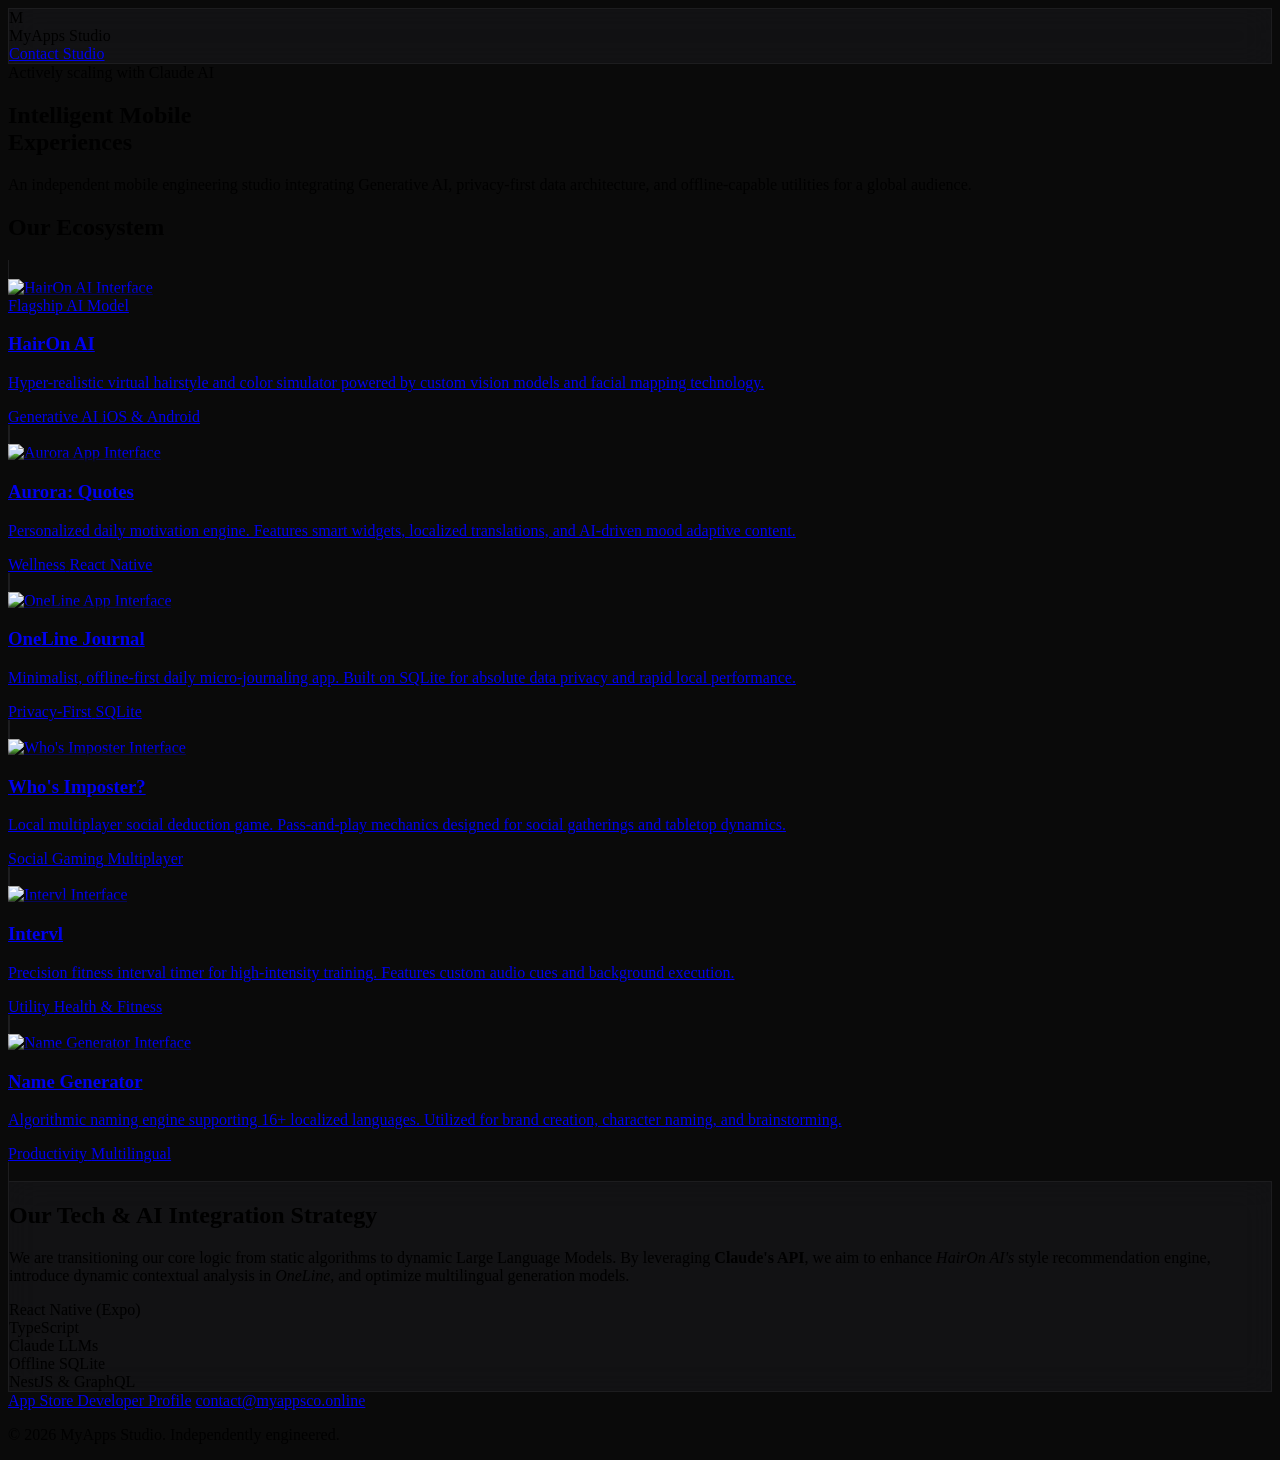
==== index.html @ 2301a552 "Create index.html" ====
<!DOCTYPE html>
<html lang="en" class="dark scroll-smooth">
<head>
    <meta charset="UTF-8">
    <meta name="viewport" content="width=device-width, initial-scale=1.0">
    <title>MyApps Studio | AI-Powered Mobile Ecosystem</title>
    <script src="https://cdn.tailwindcss.com"></script>
    <script>
        tailwind.config = {
            darkMode: 'class',
            theme: {
                extend: {
                    colors: {
                        studio: { 500: '#3b82f6', 600: '#2563eb' },
                        dark: '#0a0a0a'
                    }
                }
            }
        }
    </script>
    <style>
        body { background-color: #0a0a0a; }
        .glass-panel {
            background: rgba(24, 24, 27, 0.6);
            backdrop-filter: blur(16px);
            border: 1px solid rgba(255, 255, 255, 0.05);
        }
        .image-mask {
            mask-image: linear-gradient(to bottom, rgba(0,0,0,1) 60%, rgba(0,0,0,0) 100%);
            -webkit-mask-image: linear-gradient(to bottom, rgba(0,0,0,1) 60%, rgba(0,0,0,0) 100%);
        }
    </style>
</head>
<body class="text-slate-200 font-sans antialiased selection:bg-studio-500 selection:text-white">

    <!-- Navigation -->
    <header class="fixed top-0 w-full z-50 glass-panel border-b border-white/5">
        <div class="max-w-7xl mx-auto px-6 py-4 flex justify-between items-center">
            <div class="flex items-center gap-3">
                <div class="w-8 h-8 rounded-lg bg-white text-black flex items-center justify-center font-black text-xl">M</div>
                <span class="text-lg font-bold tracking-tight text-white">MyApps Studio</span>
            </div>
            <a href="mailto:contact@myappsco.online" class="text-xs font-semibold px-5 py-2 rounded-full bg-white text-black hover:bg-slate-200 transition">
                Contact Studio
            </a>
        </div>
    </header>

    <!-- Hero Section -->
    <section class="relative pt-32 pb-20 px-6 overflow-hidden">
        <div class="absolute inset-0 bg-[radial-gradient(ellipse_at_top,_var(--tw-gradient-stops))] from-studio-600/20 via-dark to-dark -z-10"></div>
        <div class="max-w-4xl mx-auto text-center space-y-8">
            <div class="inline-flex items-center gap-2 px-3 py-1 rounded-full border border-white/10 bg-white/5 text-xs font-medium text-slate-300">
                <span class="w-2 h-2 rounded-full bg-green-500 animate-pulse"></span>
                Actively scaling with Claude AI
            </div>
            <h1 class="text-5xl md:text-7xl font-extrabold text-white tracking-tight leading-tight">
                Intelligent Mobile <br>
                <span class="text-transparent bg-clip-text bg-gradient-to-r from-studio-500 to-purple-500">Experiences</span>
            </h1>
            <p class="text-lg text-slate-400 max-w-2xl mx-auto leading-relaxed">
                An independent mobile engineering studio integrating Generative AI, privacy-first data architecture, and offline-capable utilities for a global audience.
            </p>
        </div>
    </section>

    <!-- Products Grid (Görsel Odaklı Yapı) -->
    <section class="max-w-7xl mx-auto px-6 py-12">
        <h2 class="text-2xl font-bold text-white mb-10 flex items-center gap-4">
            Our Ecosystem
            <span class="h-px bg-white/10 flex-1"></span>
        </h2>

        <div class="grid md:grid-cols-2 lg:grid-cols-3 gap-6">
            
            <!-- APP 1: HairOn AI -->
            <a href="https://apps.apple.com/us/app/hairon-ai-hairstyle-try-on/id6502830882" target="_blank" class="group block glass-panel rounded-3xl overflow-hidden hover:border-studio-500/50 transition duration-300">
                <div class="relative h-56 overflow-hidden bg-slate-900">
                    <!-- APP STORE RESMİNİ BURAYA YAPIŞTIR: src="..." -->
                    <img src="https://images.unsplash.com/photo-1560066984-138dadb4c035?auto=format&fit=crop&w=800&q=80" alt="HairOn AI Interface" class="w-full h-full object-cover image-mask group-hover:scale-105 transition duration-500">
                    <div class="absolute top-4 left-4 px-3 py-1 bg-purple-500/20 backdrop-blur-md border border-purple-500/30 rounded-full text-[10px] font-bold text-purple-300 uppercase tracking-wide">
                        Flagship AI Model
                    </div>
                </div>
                <div class="p-6 pt-2">
                    <h3 class="text-xl font-bold text-white mb-2">HairOn AI</h3>
                    <p class="text-sm text-slate-400 leading-relaxed mb-4">
                        Hyper-realistic virtual hairstyle and color simulator powered by custom vision models and facial mapping technology.
                    </p>
                    <div class="flex gap-2">
                        <span class="text-xs px-2 py-1 bg-white/5 rounded-md text-slate-300">Generative AI</span>
                        <span class="text-xs px-2 py-1 bg-white/5 rounded-md text-slate-300">iOS & Android</span>
                    </div>
                </div>
            </a>

            <!-- APP 2: Aurora -->
            <a href="https://apps.apple.com/us/app/aurora-quotes-affirmations/id6478839088" target="_blank" class="group block glass-panel rounded-3xl overflow-hidden hover:border-orange-500/50 transition duration-300">
                <div class="relative h-56 overflow-hidden bg-slate-900">
                    <!-- APP STORE RESMİNİ BURAYA YAPIŞTIR: src="..." -->
                    <img src="https://images.unsplash.com/photo-1499209974431-9dddcece7f88?auto=format&fit=crop&w=800&q=80" alt="Aurora App Interface" class="w-full h-full object-cover image-mask group-hover:scale-105 transition duration-500">
                </div>
                <div class="p-6 pt-2">
                    <h3 class="text-xl font-bold text-white mb-2">Aurora: Quotes</h3>
                    <p class="text-sm text-slate-400 leading-relaxed mb-4">
                        Personalized daily motivation engine. Features smart widgets, localized translations, and AI-driven mood adaptive content.
                    </p>
                    <div class="flex gap-2">
                        <span class="text-xs px-2 py-1 bg-white/5 rounded-md text-slate-300">Wellness</span>
                        <span class="text-xs px-2 py-1 bg-white/5 rounded-md text-slate-300">React Native</span>
                    </div>
                </div>
            </a>

            <!-- APP 3: OneLine -->
            <a href="#" class="group block glass-panel rounded-3xl overflow-hidden hover:border-emerald-500/50 transition duration-300">
                <div class="relative h-56 overflow-hidden bg-slate-900">
                    <!-- APP STORE RESMİNİ BURAYA YAPIŞTIR: src="..." -->
                    <img src="https://images.unsplash.com/photo-1517842645767-c639042777db?auto=format&fit=crop&w=800&q=80" alt="OneLine App Interface" class="w-full h-full object-cover image-mask group-hover:scale-105 transition duration-500">
                </div>
                <div class="p-6 pt-2">
                    <h3 class="text-xl font-bold text-white mb-2">OneLine Journal</h3>
                    <p class="text-sm text-slate-400 leading-relaxed mb-4">
                        Minimalist, offline-first daily micro-journaling app. Built on SQLite for absolute data privacy and rapid local performance.
                    </p>
                    <div class="flex gap-2">
                        <span class="text-xs px-2 py-1 bg-white/5 rounded-md text-slate-300">Privacy-First</span>
                        <span class="text-xs px-2 py-1 bg-white/5 rounded-md text-slate-300">SQLite</span>
                    </div>
                </div>
            </a>

            <!-- APP 4: Who's Imposter -->
            <a href="https://apps.apple.com/us/app/whos-imposter-party-games/id6466736412" target="_blank" class="group block glass-panel rounded-3xl overflow-hidden hover:border-red-500/50 transition duration-300">
                <div class="relative h-56 overflow-hidden bg-slate-900">
                    <!-- APP STORE RESMİNİ BURAYA YAPIŞTIR: src="..." -->
                    <img src="https://images.unsplash.com/photo-1543807535-eceef0bc6599?auto=format&fit=crop&w=800&q=80" alt="Who's Imposter Interface" class="w-full h-full object-cover image-mask group-hover:scale-105 transition duration-500">
                </div>
                <div class="p-6 pt-2">
                    <h3 class="text-xl font-bold text-white mb-2">Who's Imposter?</h3>
                    <p class="text-sm text-slate-400 leading-relaxed mb-4">
                        Local multiplayer social deduction game. Pass-and-play mechanics designed for social gatherings and tabletop dynamics.
                    </p>
                    <div class="flex gap-2">
                        <span class="text-xs px-2 py-1 bg-white/5 rounded-md text-slate-300">Social Gaming</span>
                        <span class="text-xs px-2 py-1 bg-white/5 rounded-md text-slate-300">Multiplayer</span>
                    </div>
                </div>
            </a>

            <!-- APP 5: Intervl -->
            <a href="#" class="group block glass-panel rounded-3xl overflow-hidden hover:border-blue-500/50 transition duration-300">
                <div class="relative h-56 overflow-hidden bg-slate-900">
                    <!-- APP STORE RESMİNİ BURAYA YAPIŞTIR: src="..." -->
                    <img src="https://images.unsplash.com/photo-1517836357463-d25dfeac3438?auto=format&fit=crop&w=800&q=80" alt="Intervl Interface" class="w-full h-full object-cover image-mask group-hover:scale-105 transition duration-500">
                </div>
                <div class="p-6 pt-2">
                    <h3 class="text-xl font-bold text-white mb-2">Intervl</h3>
                    <p class="text-sm text-slate-400 leading-relaxed mb-4">
                        Precision fitness interval timer for high-intensity training. Features custom audio cues and background execution.
                    </p>
                    <div class="flex gap-2">
                        <span class="text-xs px-2 py-1 bg-white/5 rounded-md text-slate-300">Utility</span>
                        <span class="text-xs px-2 py-1 bg-white/5 rounded-md text-slate-300">Health & Fitness</span>
                    </div>
                </div>
            </a>

            <!-- APP 6: Name Generator -->
            <a href="#" class="group block glass-panel rounded-3xl overflow-hidden hover:border-yellow-500/50 transition duration-300">
                <div class="relative h-56 overflow-hidden bg-slate-900">
                    <!-- APP STORE RESMİNİ BURAYA YAPIŞTIR: src="..." -->
                    <img src="https://images.unsplash.com/photo-1516222338250-863216ce01ea?auto=format&fit=crop&w=800&q=80" alt="Name Generator Interface" class="w-full h-full object-cover image-mask group-hover:scale-105 transition duration-500">
                </div>
                <div class="p-6 pt-2">
                    <h3 class="text-xl font-bold text-white mb-2">Name Generator</h3>
                    <p class="text-sm text-slate-400 leading-relaxed mb-4">
                        Algorithmic naming engine supporting 16+ localized languages. Utilized for brand creation, character naming, and brainstorming.
                    </p>
                    <div class="flex gap-2">
                        <span class="text-xs px-2 py-1 bg-white/5 rounded-md text-slate-300">Productivity</span>
                        <span class="text-xs px-2 py-1 bg-white/5 rounded-md text-slate-300">Multilingual</span>
                    </div>
                </div>
            </a>

        </div>
    </section>

    <!-- Engineering & AI Section (Anthropic Başvurusu İçin Kritik Odak) -->
    <section class="max-w-7xl mx-auto px-6 py-16">
        <div class="glass-panel rounded-3xl p-8 md:p-12 text-center relative overflow-hidden">
            <div class="absolute inset-0 bg-gradient-to-t from-studio-900/20 to-transparent"></div>
            <h2 class="text-3xl font-extrabold text-white mb-6">Our Tech & AI Integration Strategy</h2>
            <p class="text-slate-400 max-w-3xl mx-auto mb-10 leading-relaxed">
                We are transitioning our core logic from static algorithms to dynamic Large Language Models. By leveraging <strong>Claude's API</strong>, we aim to enhance <em>HairOn AI's</em> style recommendation engine, introduce dynamic contextual analysis in <em>OneLine</em>, and optimize multilingual generation models.
            </p>
            
            <div class="flex flex-wrap justify-center gap-4 text-sm font-medium">
                <div class="px-5 py-2.5 rounded-xl bg-white/5 border border-white/10 text-white">React Native (Expo)</div>
                <div class="px-5 py-2.5 rounded-xl bg-white/5 border border-white/10 text-white">TypeScript</div>
                <div class="px-5 py-2.5 rounded-xl bg-studio-500/20 border border-studio-500/30 text-studio-300">Claude LLMs</div>
                <div class="px-5 py-2.5 rounded-xl bg-white/5 border border-white/10 text-white">Offline SQLite</div>
                <div class="px-5 py-2.5 rounded-xl bg-white/5 border border-white/10 text-white">NestJS & GraphQL</div>
            </div>
        </div>
    </section>

    <!-- Footer -->
    <footer class="border-t border-white/10 mt-12 py-8 text-center text-sm text-slate-500">
        <div class="flex justify-center gap-6 mb-4">
            <a href="https://apps.apple.com/us/developer/muratcan-yusufoglu/id1682346986" target="_blank" class="hover:text-white transition">App Store Developer Profile</a>
            <a href="mailto:contact@myappsco.online" class="hover:text-white transition">contact@myappsco.online</a>
        </div>
        <p>© 2026 MyApps Studio. Independently engineered.</p>
    </footer>

</body>
</html>
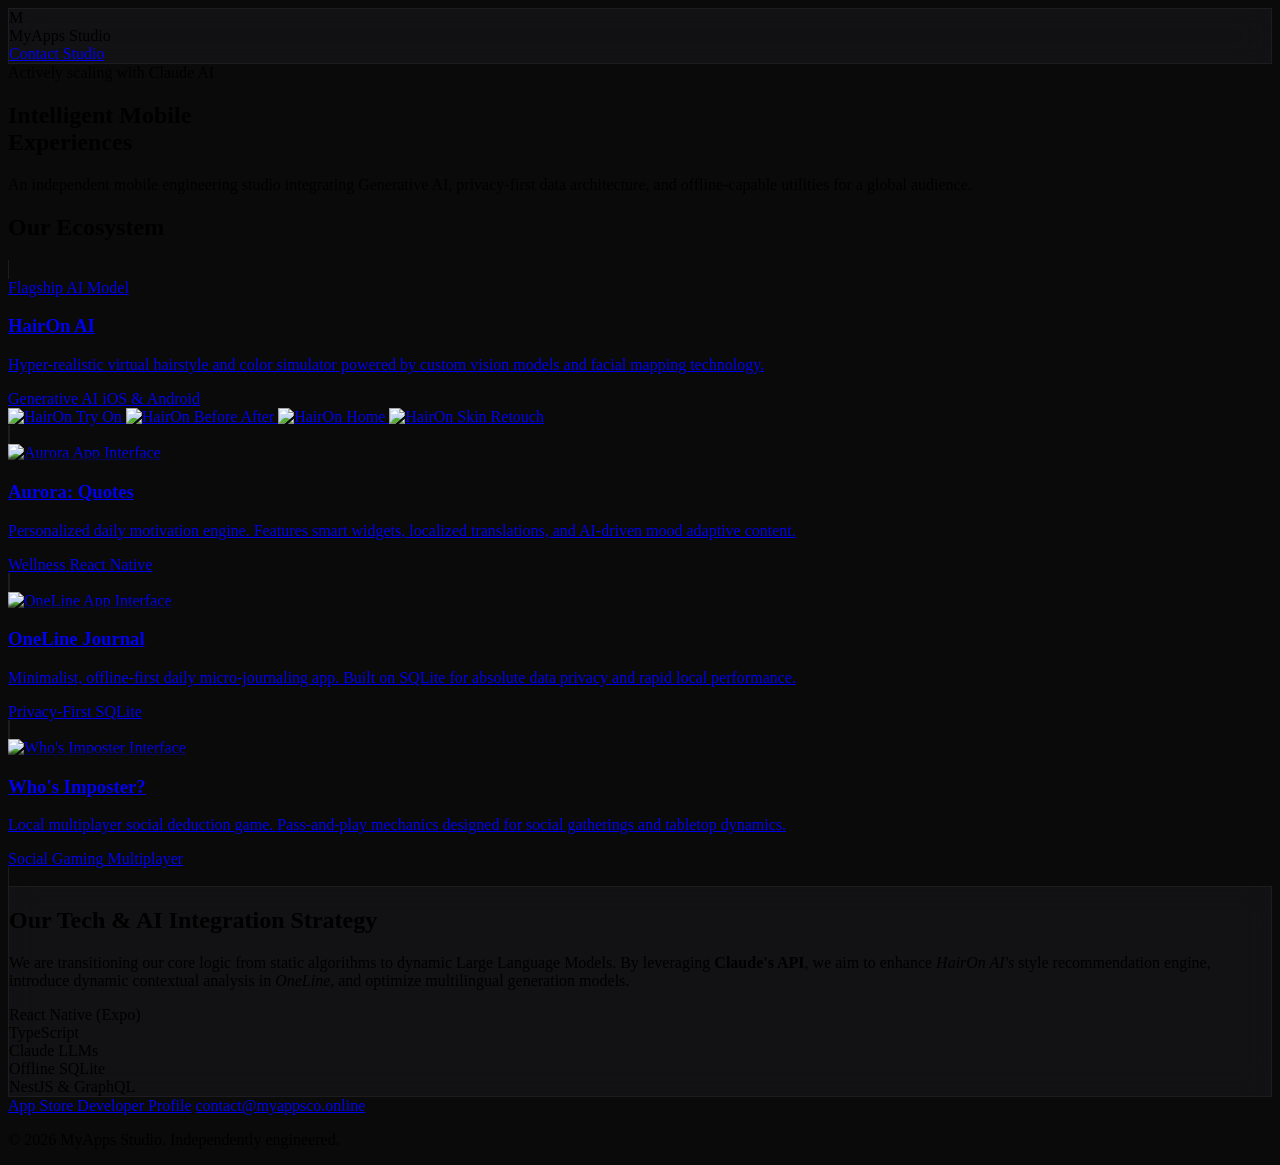
==== commit 7169a95e: "Update index.html" ====
--- a/index.html
+++ b/index.html
@@ -29,6 +29,8 @@
             mask-image: linear-gradient(to bottom, rgba(0,0,0,1) 60%, rgba(0,0,0,0) 100%);
             -webkit-mask-image: linear-gradient(to bottom, rgba(0,0,0,1) 60%, rgba(0,0,0,0) 100%);
         }
+        .hide-scrollbar::-webkit-scrollbar { display: none; }
+        .hide-scrollbar { -ms-overflow-style: none; scrollbar-width: none; }
     </style>
 </head>
 <body class="text-slate-200 font-sans antialiased selection:bg-studio-500 selection:text-white">
@@ -64,7 +66,7 @@
         </div>
     </section>
 
-    <!-- Products Grid (Görsel Odaklı Yapı) -->
+    <!-- Products Grid -->
     <section class="max-w-7xl mx-auto px-6 py-12">
         <h2 class="text-2xl font-bold text-white mb-10 flex items-center gap-4">
             Our Ecosystem
@@ -73,23 +75,29 @@
 
         <div class="grid md:grid-cols-2 lg:grid-cols-3 gap-6">
             
-            <!-- APP 1: HairOn AI -->
-            <a href="https://apps.apple.com/us/app/hairon-ai-hairstyle-try-on/id6502830882" target="_blank" class="group block glass-panel rounded-3xl overflow-hidden hover:border-studio-500/50 transition duration-300">
-                <div class="relative h-56 overflow-hidden bg-slate-900">
-                    <!-- APP STORE RESMİNİ BURAYA YAPIŞTIR: src="..." -->
-                    <img src="https://images.unsplash.com/photo-1560066984-138dadb4c035?auto=format&fit=crop&w=800&q=80" alt="HairOn AI Interface" class="w-full h-full object-cover image-mask group-hover:scale-105 transition duration-500">
-                    <div class="absolute top-4 left-4 px-3 py-1 bg-purple-500/20 backdrop-blur-md border border-purple-500/30 rounded-full text-[10px] font-bold text-purple-300 uppercase tracking-wide">
-                        Flagship AI Model
+            <!-- APP 1: HairOn AI (Amiral Gemisi - Tam Genişlik) -->
+            <a href="https://apps.apple.com/us/app/hairon-ai-hairstyle-try-on/id6502830882" target="_blank" class="group block glass-panel rounded-3xl overflow-hidden hover:border-purple-500/50 transition duration-300 md:col-span-2 lg:col-span-3">
+                <div class="p-8 flex flex-col md:flex-row gap-8 items-center bg-gradient-to-br from-slate-900 to-slate-950">
+                    <div class="flex-1 space-y-4">
+                        <div class="inline-flex px-3 py-1 bg-purple-500/20 backdrop-blur-md border border-purple-500/30 rounded-full text-[10px] font-bold text-purple-300 uppercase tracking-wide mb-2">
+                            Flagship AI Model
+                        </div>
+                        <h3 class="text-3xl font-extrabold text-white mb-2">HairOn AI</h3>
+                        <p class="text-base text-slate-400 leading-relaxed max-w-md">
+                            Hyper-realistic virtual hairstyle and color simulator powered by custom vision models and facial mapping technology.
+                        </p>
+                        <div class="flex gap-2 pt-2">
+                            <span class="text-xs px-3 py-1.5 bg-white/5 border border-white/10 rounded-md text-slate-300">Generative AI</span>
+                            <span class="text-xs px-3 py-1.5 bg-white/5 border border-white/10 rounded-md text-slate-300">iOS & Android</span>
+                        </div>
                     </div>
-                </div>
-                <div class="p-6 pt-2">
-                    <h3 class="text-xl font-bold text-white mb-2">HairOn AI</h3>
-                    <p class="text-sm text-slate-400 leading-relaxed mb-4">
-                        Hyper-realistic virtual hairstyle and color simulator powered by custom vision models and facial mapping technology.
-                    </p>
-                    <div class="flex gap-2">
-                        <span class="text-xs px-2 py-1 bg-white/5 rounded-md text-slate-300">Generative AI</span>
-                        <span class="text-xs px-2 py-1 bg-white/5 rounded-md text-slate-300">iOS & Android</span>
+                    
+                    <!-- Dinamik Ekran Görüntüsü Galerisi -->
+                    <div class="flex-1 w-full flex gap-4 overflow-x-auto snap-x snap-mandatory hide-scrollbar py-4 md:py-0">
+                        <img src="https://is1-ssl.mzstatic.com/image/thumb/PurpleSource221/v4/9d/dc/e4/9ddce418-7e83-58ca-2717-c34f08b165bd/01-try-on-f.png/460x996bb.webp" alt="HairOn Try On" class="h-72 w-auto rounded-2xl object-contain snap-center border border-white/10 shadow-2xl shadow-purple-900/20 group-hover:-translate-y-1 transition duration-300">
+                        <img src="https://is1-ssl.mzstatic.com/image/thumb/PurpleSource211/v4/80/f0/90/80f090d8-0a4d-ea0e-81e5-38b7fe4e8a10/02-before-after-f.png/460x996bb.webp" alt="HairOn Before After" class="h-72 w-auto rounded-2xl object-contain snap-center border border-white/10 shadow-2xl shadow-purple-900/20 group-hover:-translate-y-1 transition duration-300 delay-75">
+                        <img src="https://is1-ssl.mzstatic.com/image/thumb/PurpleSource221/v4/ce/4d/d0/ce4dd032-5610-318e-3ec3-2dc979b9cae5/11-home-f.png/460x996bb.webp" alt="HairOn Home" class="h-72 w-auto rounded-2xl object-contain snap-center border border-white/10 shadow-2xl shadow-purple-900/20 group-hover:-translate-y-1 transition duration-300 delay-150">
+                        <img src="https://is1-ssl.mzstatic.com/image/thumb/PurpleSource221/v4/a1/b2/db/a1b2db02-70d2-a26a-7141-b7113497cf9c/09-skin-retouch-f.png/460x996bb.webp" alt="HairOn Skin Retouch" class="h-72 w-auto rounded-2xl object-contain snap-center border border-white/10 shadow-2xl shadow-purple-900/20 group-hover:-translate-y-1 transition duration-300 delay-200">
                     </div>
                 </div>
             </a>
@@ -97,7 +105,6 @@
             <!-- APP 2: Aurora -->
             <a href="https://apps.apple.com/us/app/aurora-quotes-affirmations/id6478839088" target="_blank" class="group block glass-panel rounded-3xl overflow-hidden hover:border-orange-500/50 transition duration-300">
                 <div class="relative h-56 overflow-hidden bg-slate-900">
-                    <!-- APP STORE RESMİNİ BURAYA YAPIŞTIR: src="..." -->
                     <img src="https://images.unsplash.com/photo-1499209974431-9dddcece7f88?auto=format&fit=crop&w=800&q=80" alt="Aurora App Interface" class="w-full h-full object-cover image-mask group-hover:scale-105 transition duration-500">
                 </div>
                 <div class="p-6 pt-2">
@@ -115,7 +122,6 @@
             <!-- APP 3: OneLine -->
             <a href="#" class="group block glass-panel rounded-3xl overflow-hidden hover:border-emerald-500/50 transition duration-300">
                 <div class="relative h-56 overflow-hidden bg-slate-900">
-                    <!-- APP STORE RESMİNİ BURAYA YAPIŞTIR: src="..." -->
                     <img src="https://images.unsplash.com/photo-1517842645767-c639042777db?auto=format&fit=crop&w=800&q=80" alt="OneLine App Interface" class="w-full h-full object-cover image-mask group-hover:scale-105 transition duration-500">
                 </div>
                 <div class="p-6 pt-2">
@@ -133,7 +139,6 @@
             <!-- APP 4: Who's Imposter -->
             <a href="https://apps.apple.com/us/app/whos-imposter-party-games/id6466736412" target="_blank" class="group block glass-panel rounded-3xl overflow-hidden hover:border-red-500/50 transition duration-300">
                 <div class="relative h-56 overflow-hidden bg-slate-900">
-                    <!-- APP STORE RESMİNİ BURAYA YAPIŞTIR: src="..." -->
                     <img src="https://images.unsplash.com/photo-1543807535-eceef0bc6599?auto=format&fit=crop&w=800&q=80" alt="Who's Imposter Interface" class="w-full h-full object-cover image-mask group-hover:scale-105 transition duration-500">
                 </div>
                 <div class="p-6 pt-2">
@@ -148,46 +153,10 @@
                 </div>
             </a>
 
-            <!-- APP 5: Intervl -->
-            <a href="#" class="group block glass-panel rounded-3xl overflow-hidden hover:border-blue-500/50 transition duration-300">
-                <div class="relative h-56 overflow-hidden bg-slate-900">
-                    <!-- APP STORE RESMİNİ BURAYA YAPIŞTIR: src="..." -->
-                    <img src="https://images.unsplash.com/photo-1517836357463-d25dfeac3438?auto=format&fit=crop&w=800&q=80" alt="Intervl Interface" class="w-full h-full object-cover image-mask group-hover:scale-105 transition duration-500">
-                </div>
-                <div class="p-6 pt-2">
-                    <h3 class="text-xl font-bold text-white mb-2">Intervl</h3>
-                    <p class="text-sm text-slate-400 leading-relaxed mb-4">
-                        Precision fitness interval timer for high-intensity training. Features custom audio cues and background execution.
-                    </p>
-                    <div class="flex gap-2">
-                        <span class="text-xs px-2 py-1 bg-white/5 rounded-md text-slate-300">Utility</span>
-                        <span class="text-xs px-2 py-1 bg-white/5 rounded-md text-slate-300">Health & Fitness</span>
-                    </div>
-                </div>
-            </a>
-
-            <!-- APP 6: Name Generator -->
-            <a href="#" class="group block glass-panel rounded-3xl overflow-hidden hover:border-yellow-500/50 transition duration-300">
-                <div class="relative h-56 overflow-hidden bg-slate-900">
-                    <!-- APP STORE RESMİNİ BURAYA YAPIŞTIR: src="..." -->
-                    <img src="https://images.unsplash.com/photo-1516222338250-863216ce01ea?auto=format&fit=crop&w=800&q=80" alt="Name Generator Interface" class="w-full h-full object-cover image-mask group-hover:scale-105 transition duration-500">
-                </div>
-                <div class="p-6 pt-2">
-                    <h3 class="text-xl font-bold text-white mb-2">Name Generator</h3>
-                    <p class="text-sm text-slate-400 leading-relaxed mb-4">
-                        Algorithmic naming engine supporting 16+ localized languages. Utilized for brand creation, character naming, and brainstorming.
-                    </p>
-                    <div class="flex gap-2">
-                        <span class="text-xs px-2 py-1 bg-white/5 rounded-md text-slate-300">Productivity</span>
-                        <span class="text-xs px-2 py-1 bg-white/5 rounded-md text-slate-300">Multilingual</span>
-                    </div>
-                </div>
-            </a>
-
         </div>
     </section>
 
-    <!-- Engineering & AI Section (Anthropic Başvurusu İçin Kritik Odak) -->
+    <!-- Engineering & AI Section -->
     <section class="max-w-7xl mx-auto px-6 py-16">
         <div class="glass-panel rounded-3xl p-8 md:p-12 text-center relative overflow-hidden">
             <div class="absolute inset-0 bg-gradient-to-t from-studio-900/20 to-transparent"></div>
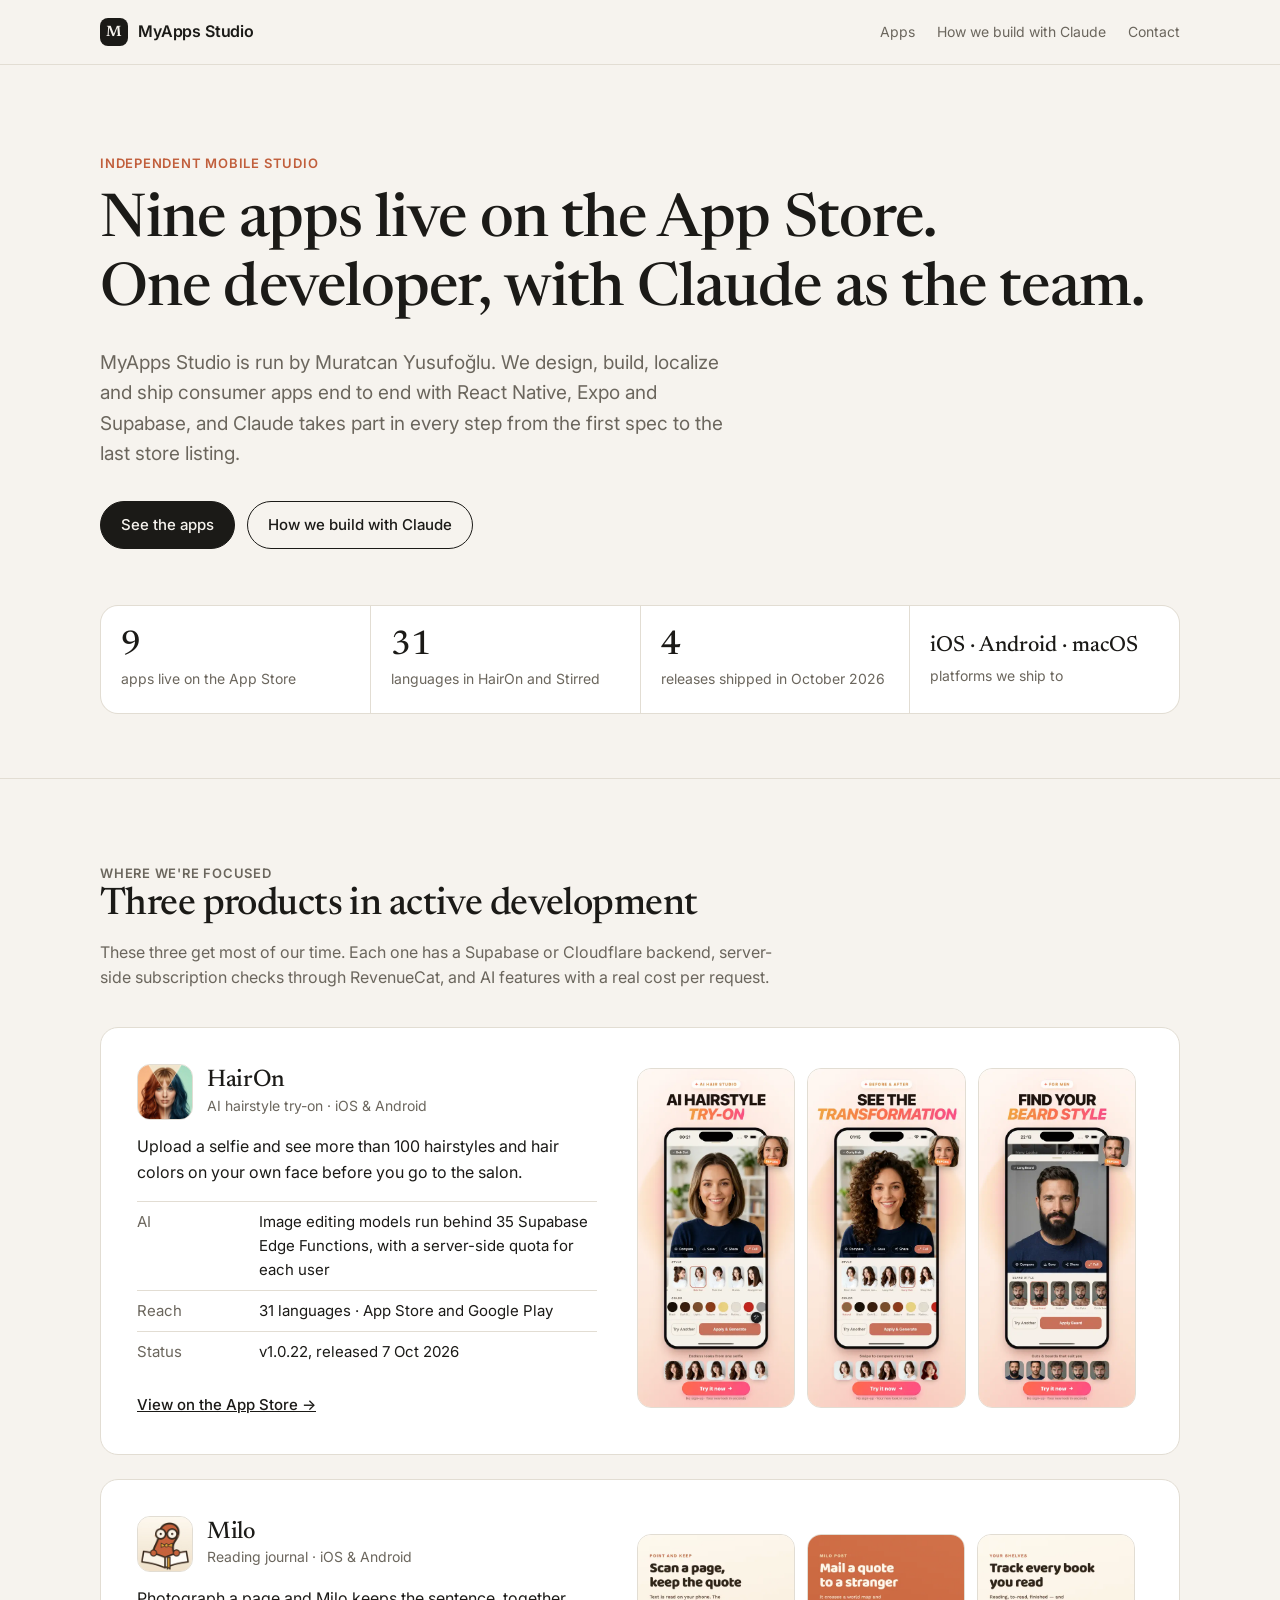
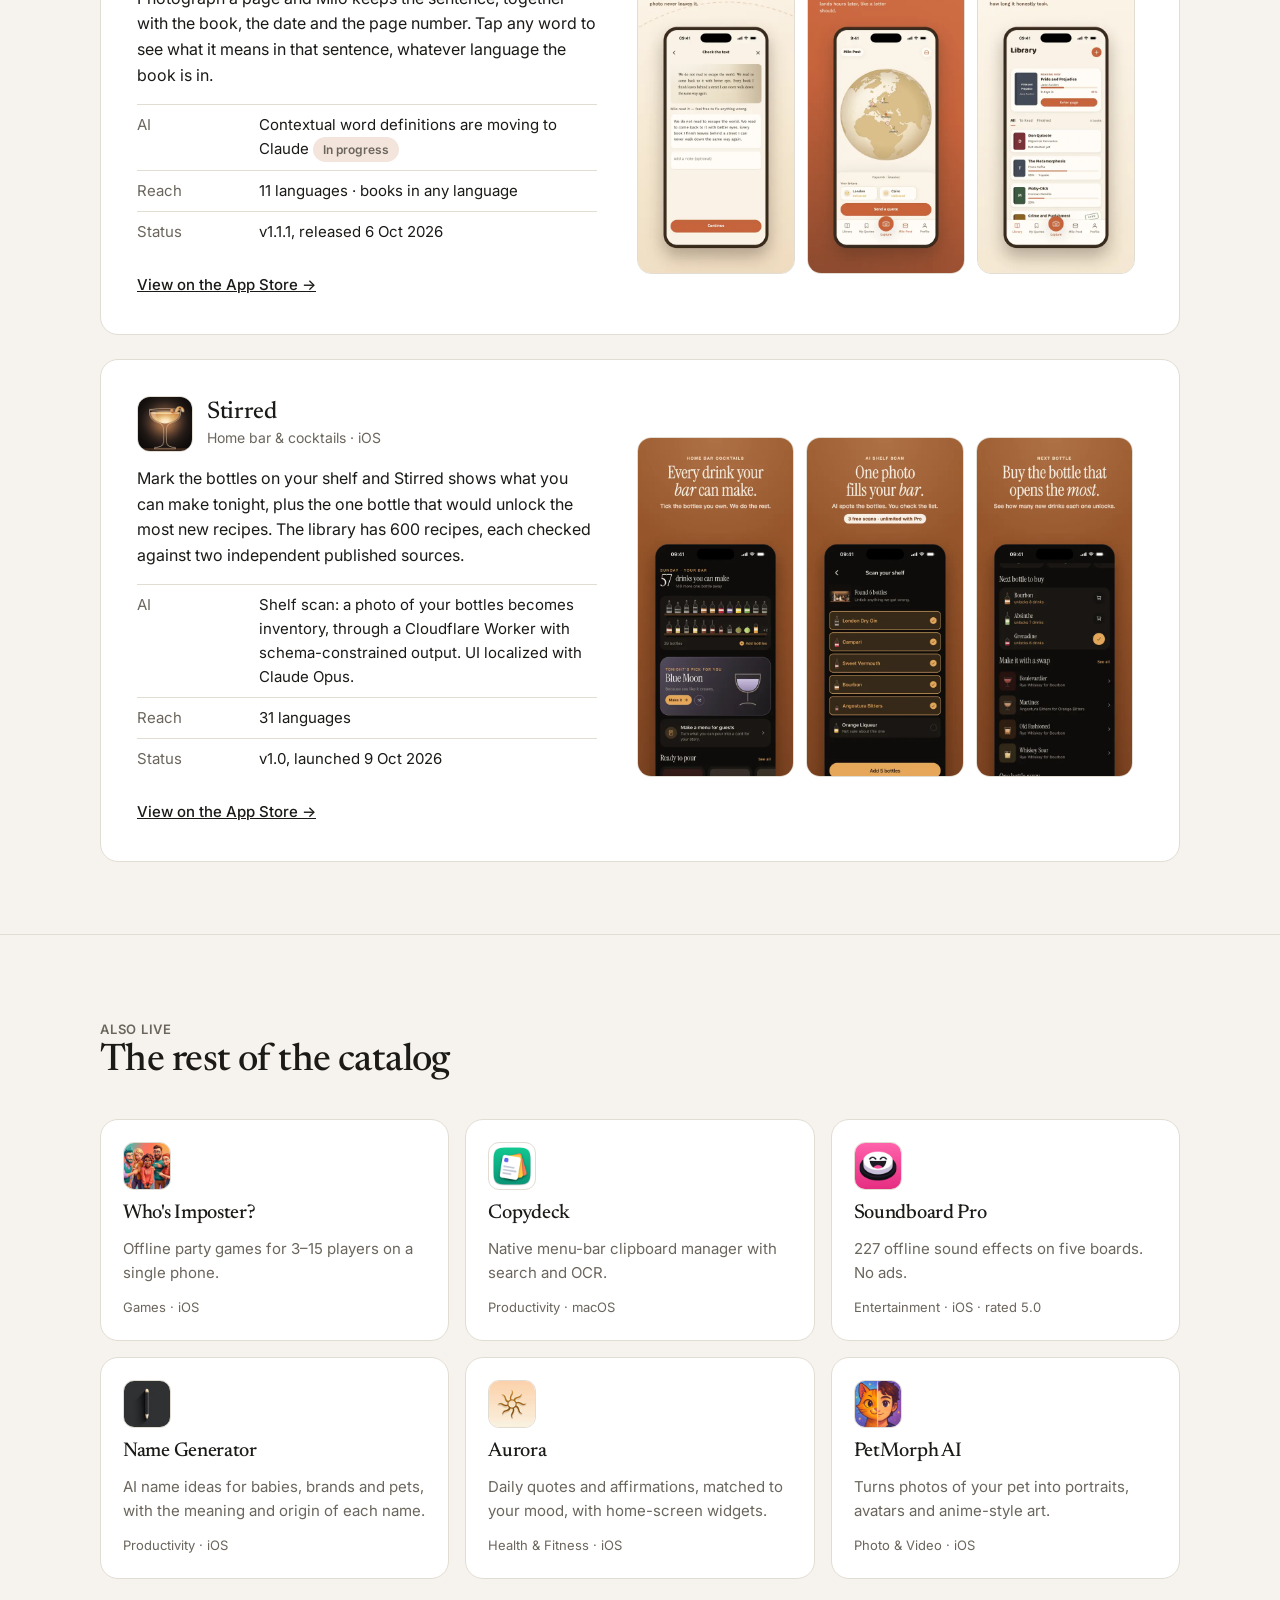
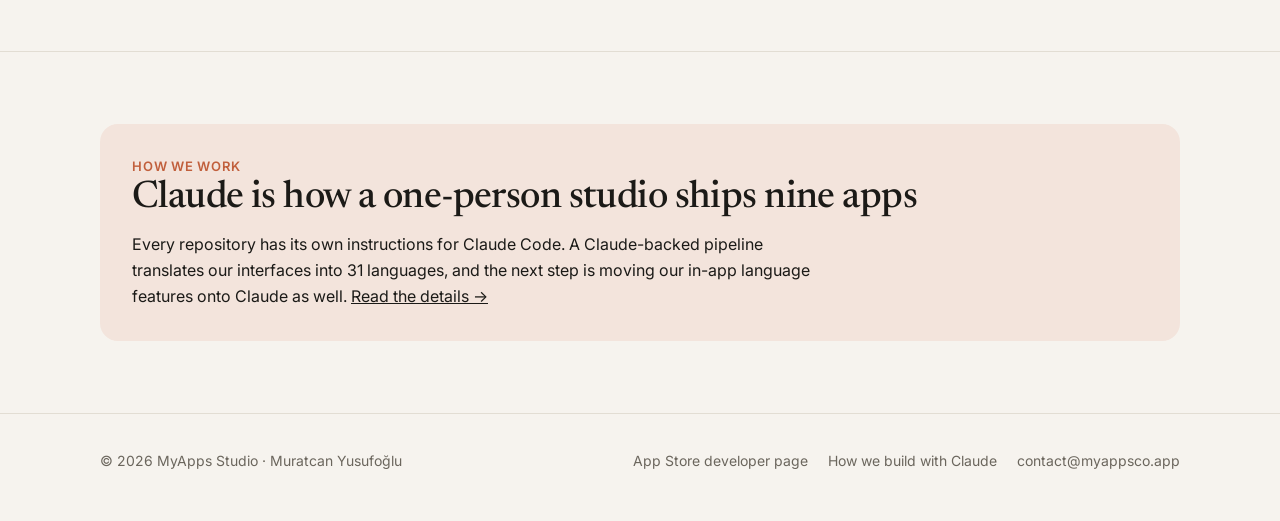
==== commit 65990665: "Rebuild studio site with live apps and Claude page Replace the single Tailwind page with index.html " ====
--- a/index.html
+++ b/index.html
@@ -1,188 +1,189 @@
 <!DOCTYPE html>
-<html lang="en" class="dark scroll-smooth">
+<html lang="en">
 <head>
-    <meta charset="UTF-8">
-    <meta name="viewport" content="width=device-width, initial-scale=1.0">
-    <title>MyApps Studio | AI-Powered Mobile Ecosystem</title>
-    <script src="https://cdn.tailwindcss.com"></script>
-    <script>
-        tailwind.config = {
-            darkMode: 'class',
-            theme: {
-                extend: {
-                    colors: {
-                        studio: { 500: '#3b82f6', 600: '#2563eb' },
-                        dark: '#0a0a0a'
-                    }
-                }
-            }
-        }
-    </script>
-    <style>
-        body { background-color: #0a0a0a; }
-        .glass-panel {
-            background: rgba(24, 24, 27, 0.6);
-            backdrop-filter: blur(16px);
-            border: 1px solid rgba(255, 255, 255, 0.05);
-        }
-        .image-mask {
-            mask-image: linear-gradient(to bottom, rgba(0,0,0,1) 60%, rgba(0,0,0,0) 100%);
-            -webkit-mask-image: linear-gradient(to bottom, rgba(0,0,0,1) 60%, rgba(0,0,0,0) 100%);
-        }
-        .hide-scrollbar::-webkit-scrollbar { display: none; }
-        .hide-scrollbar { -ms-overflow-style: none; scrollbar-width: none; }
-    </style>
+  <meta charset="UTF-8">
+  <meta name="viewport" content="width=device-width, initial-scale=1.0">
+  <title>MyApps Studio</title>
+  <meta name="description" content="MyApps Studio is an independent mobile studio shipping nine apps to the App Store, built with React Native, Expo, Supabase and Claude.">
+  <link rel="preconnect" href="https://fonts.googleapis.com">
+  <link rel="preconnect" href="https://fonts.gstatic.com" crossorigin>
+  <link href="https://fonts.googleapis.com/css2?family=Inter:wght@400;500;600&family=Newsreader:opsz,wght@6..72,400;6..72,500&display=swap" rel="stylesheet">
+  <link rel="stylesheet" href="styles.css">
 </head>
-<body class="text-slate-200 font-sans antialiased selection:bg-studio-500 selection:text-white">
+<body>
 
-    <!-- Navigation -->
-    <header class="fixed top-0 w-full z-50 glass-panel border-b border-white/5">
-        <div class="max-w-7xl mx-auto px-6 py-4 flex justify-between items-center">
-            <div class="flex items-center gap-3">
-                <div class="w-8 h-8 rounded-lg bg-white text-black flex items-center justify-center font-black text-xl">M</div>
-                <span class="text-lg font-bold tracking-tight text-white">MyApps Studio</span>
-            </div>
-            <a href="mailto:contact@myappsco.online" class="text-xs font-semibold px-5 py-2 rounded-full bg-white text-black hover:bg-slate-200 transition">
-                Contact Studio
-            </a>
+<header class="site-header">
+  <div class="wrap">
+    <a class="brand" href="./"><span class="brand-mark">M</span> MyApps Studio</a>
+    <nav class="nav">
+      <a href="#apps">Apps</a>
+      <a href="claude.html">How we build with Claude</a>
+      <a class="hide-sm" href="mailto:contact@myappsco.app">Contact</a>
+    </nav>
+  </div>
+</header>
+
+<main>
+  <section class="hero">
+    <div class="wrap">
+      <p class="eyebrow">Independent mobile studio</p>
+      <h1>Nine apps live on the App Store.<br>One developer, with Claude as the team.</h1>
+      <p class="lede">MyApps Studio is run by Muratcan Yusufoğlu. We design, build, localize and ship consumer apps end to end with React Native, Expo and Supabase, and Claude takes part in every step from the first spec to the last store listing.</p>
+      <div class="hero-actions">
+        <a class="btn btn-primary" href="#apps">See the apps</a>
+        <a class="btn btn-ghost" href="claude.html">How we build with Claude</a>
+      </div>
+
+      <div class="stats">
+        <div class="stat"><b>9</b><span>apps live on the App Store</span></div>
+        <div class="stat"><b>31</b><span>languages in HairOn and Stirred</span></div>
+        <div class="stat"><b>4</b><span>releases shipped in October 2026</span></div>
+        <div class="stat"><b class="small">iOS · Android · macOS</b><span>platforms we ship to</span></div>
+      </div>
+    </div>
+  </section>
+
+  <section id="apps">
+    <div class="wrap">
+      <div class="section-head">
+        <p class="eyebrow">Where we're focused</p>
+        <h2>Three products in active development</h2>
+        <p>These three get most of our time. Each one has a Supabase or Cloudflare backend, server-side subscription checks through RevenueCat, and AI features with a real cost per request.</p>
+      </div>
+
+      <article class="feature">
+        <div>
+          <div class="app-title">
+            <img class="app-icon" src="assets/icon-8441e2.jpg" alt="">
+            <div><h3>HairOn</h3><small>AI hairstyle try-on · iOS &amp; Android</small></div>
+          </div>
+          <p>Upload a selfie and see more than 100 hairstyles and hair colors on your own face before you go to the salon.</p>
+          <ul class="facts">
+            <li><span>AI</span><span>Image editing models run behind 35 Supabase Edge Functions, with a server-side quota for each user</span></li>
+            <li><span>Reach</span><span>31 languages · App Store and Google Play</span></li>
+            <li><span>Status</span><span>v1.0.22, released 7 Oct 2026</span></li>
+          </ul>
+          <a class="store-link" href="https://apps.apple.com/app/id6766210297" target="_blank" rel="noopener">View on the App Store →</a>
         </div>
-    </header>
+        <div class="shots">
+          <img loading="lazy" src="assets/01-try-on-f.webp" alt="HairOn try-on screen">
+          <img loading="lazy" src="assets/02-before-after-f.webp" alt="HairOn before and after">
+          <img loading="lazy" src="assets/05-men-haircut-f.webp" alt="HairOn men's haircuts">
+        </div>
+      </article>
 
-    <!-- Hero Section -->
-    <section class="relative pt-32 pb-20 px-6 overflow-hidden">
-        <div class="absolute inset-0 bg-[radial-gradient(ellipse_at_top,_var(--tw-gradient-stops))] from-studio-600/20 via-dark to-dark -z-10"></div>
-        <div class="max-w-4xl mx-auto text-center space-y-8">
-            <div class="inline-flex items-center gap-2 px-3 py-1 rounded-full border border-white/10 bg-white/5 text-xs font-medium text-slate-300">
-                <span class="w-2 h-2 rounded-full bg-green-500 animate-pulse"></span>
-                Actively scaling with Claude AI
-            </div>
-            <h1 class="text-5xl md:text-7xl font-extrabold text-white tracking-tight leading-tight">
-                Intelligent Mobile <br>
-                <span class="text-transparent bg-clip-text bg-gradient-to-r from-studio-500 to-purple-500">Experiences</span>
-            </h1>
-            <p class="text-lg text-slate-400 max-w-2xl mx-auto leading-relaxed">
-                An independent mobile engineering studio integrating Generative AI, privacy-first data architecture, and offline-capable utilities for a global audience.
-            </p>
+      <article class="feature">
+        <div>
+          <div class="app-title">
+            <img class="app-icon" src="assets/icon-f15343.jpg" alt="">
+            <div><h3>Milo</h3><small>Reading journal · iOS &amp; Android</small></div>
+          </div>
+          <p>Photograph a page and Milo keeps the sentence, together with the book, the date and the page number. Tap any word to see what it means in that sentence, whatever language the book is in.</p>
+          <ul class="facts">
+            <li><span>AI</span><span>Contextual word definitions are moving to Claude <span class="tag">In progress</span></span></li>
+            <li><span>Reach</span><span>11 languages · books in any language</span></li>
+            <li><span>Status</span><span>v1.1.1, released 6 Oct 2026</span></li>
+          </ul>
+          <a class="store-link" href="https://apps.apple.com/app/id6812041975" target="_blank" rel="noopener">View on the App Store →</a>
         </div>
-    </section>
+        <div class="shots">
+          <img loading="lazy" src="assets/01_capture.webp" alt="Milo capture screen">
+          <img loading="lazy" src="assets/02_post.webp" alt="Milo quote post">
+          <img loading="lazy" src="assets/03_shelf.webp" alt="Milo bookshelf">
+        </div>
+      </article>
 
-    <!-- Products Grid -->
-    <section class="max-w-7xl mx-auto px-6 py-12">
-        <h2 class="text-2xl font-bold text-white mb-10 flex items-center gap-4">
-            Our Ecosystem
-            <span class="h-px bg-white/10 flex-1"></span>
-        </h2>
+      <article class="feature">
+        <div>
+          <div class="app-title">
+            <img class="app-icon" src="assets/icon-58902f.jpg" alt="">
+            <div><h3>Stirred</h3><small>Home bar &amp; cocktails · iOS</small></div>
+          </div>
+          <p>Mark the bottles on your shelf and Stirred shows what you can make tonight, plus the one bottle that would unlock the most new recipes. The library has 600 recipes, each checked against two independent published sources.</p>
+          <ul class="facts">
+            <li><span>AI</span><span>Shelf scan: a photo of your bottles becomes inventory, through a Cloudflare Worker with schema-constrained output. UI localized with Claude Opus.</span></li>
+            <li><span>Reach</span><span>31 languages</span></li>
+            <li><span>Status</span><span>v1.0, launched 9 Oct 2026</span></li>
+          </ul>
+          <a class="store-link" href="https://apps.apple.com/app/id6816961742" target="_blank" rel="noopener">View on the App Store →</a>
+        </div>
+        <div class="shots">
+          <img loading="lazy" src="assets/iphone-01-bar.webp" alt="Stirred bar screen">
+          <img loading="lazy" src="assets/iphone-02-scan.webp" alt="Stirred shelf scan">
+          <img loading="lazy" src="assets/iphone-04-next.webp" alt="Stirred next bottle suggestion">
+        </div>
+      </article>
+    </div>
+  </section>
 
-        <div class="grid md:grid-cols-2 lg:grid-cols-3 gap-6">
-            
-            <!-- APP 1: HairOn AI (Amiral Gemisi - Tam Genişlik) -->
-            <a href="https://apps.apple.com/us/app/hairon-ai-hairstyle-try-on/id6502830882" target="_blank" class="group block glass-panel rounded-3xl overflow-hidden hover:border-purple-500/50 transition duration-300 md:col-span-2 lg:col-span-3">
-                <div class="p-8 flex flex-col md:flex-row gap-8 items-center bg-gradient-to-br from-slate-900 to-slate-950">
-                    <div class="flex-1 space-y-4">
-                        <div class="inline-flex px-3 py-1 bg-purple-500/20 backdrop-blur-md border border-purple-500/30 rounded-full text-[10px] font-bold text-purple-300 uppercase tracking-wide mb-2">
-                            Flagship AI Model
-                        </div>
-                        <h3 class="text-3xl font-extrabold text-white mb-2">HairOn AI</h3>
-                        <p class="text-base text-slate-400 leading-relaxed max-w-md">
-                            Hyper-realistic virtual hairstyle and color simulator powered by custom vision models and facial mapping technology.
-                        </p>
-                        <div class="flex gap-2 pt-2">
-                            <span class="text-xs px-3 py-1.5 bg-white/5 border border-white/10 rounded-md text-slate-300">Generative AI</span>
-                            <span class="text-xs px-3 py-1.5 bg-white/5 border border-white/10 rounded-md text-slate-300">iOS & Android</span>
-                        </div>
-                    </div>
-                    
-                    <!-- Dinamik Ekran Görüntüsü Galerisi -->
-                    <div class="flex-1 w-full flex gap-4 overflow-x-auto snap-x snap-mandatory hide-scrollbar py-4 md:py-0">
-                        <img src="https://is1-ssl.mzstatic.com/image/thumb/PurpleSource221/v4/9d/dc/e4/9ddce418-7e83-58ca-2717-c34f08b165bd/01-try-on-f.png/460x996bb.webp" alt="HairOn Try On" class="h-72 w-auto rounded-2xl object-contain snap-center border border-white/10 shadow-2xl shadow-purple-900/20 group-hover:-translate-y-1 transition duration-300">
-                        <img src="https://is1-ssl.mzstatic.com/image/thumb/PurpleSource211/v4/80/f0/90/80f090d8-0a4d-ea0e-81e5-38b7fe4e8a10/02-before-after-f.png/460x996bb.webp" alt="HairOn Before After" class="h-72 w-auto rounded-2xl object-contain snap-center border border-white/10 shadow-2xl shadow-purple-900/20 group-hover:-translate-y-1 transition duration-300 delay-75">
-                        <img src="https://is1-ssl.mzstatic.com/image/thumb/PurpleSource221/v4/ce/4d/d0/ce4dd032-5610-318e-3ec3-2dc979b9cae5/11-home-f.png/460x996bb.webp" alt="HairOn Home" class="h-72 w-auto rounded-2xl object-contain snap-center border border-white/10 shadow-2xl shadow-purple-900/20 group-hover:-translate-y-1 transition duration-300 delay-150">
-                        <img src="https://is1-ssl.mzstatic.com/image/thumb/PurpleSource221/v4/a1/b2/db/a1b2db02-70d2-a26a-7141-b7113497cf9c/09-skin-retouch-f.png/460x996bb.webp" alt="HairOn Skin Retouch" class="h-72 w-auto rounded-2xl object-contain snap-center border border-white/10 shadow-2xl shadow-purple-900/20 group-hover:-translate-y-1 transition duration-300 delay-200">
-                    </div>
-                </div>
-            </a>
+  <section>
+    <div class="wrap">
+      <div class="section-head">
+        <p class="eyebrow">Also live</p>
+        <h2>The rest of the catalog</h2>
+      </div>
+      <div class="grid">
+        <a class="card" href="https://apps.apple.com/app/id6760238596" target="_blank" rel="noopener">
+          <img class="app-icon" src="assets/icon-b67b7f.jpg" alt="">
+          <h3>Who's Imposter?</h3>
+          <p>Offline party games for 3–15 players on a single phone.</p>
+          <span class="meta">Games · iOS</span>
+        </a>
+        <a class="card" href="https://apps.apple.com/app/id6796044611" target="_blank" rel="noopener">
+          <img class="app-icon" src="assets/icon-2e0b4c.png" alt="">
+          <h3>Copydeck</h3>
+          <p>Native menu-bar clipboard manager with search and OCR.</p>
+          <span class="meta">Productivity · macOS</span>
+        </a>
+        <a class="card" href="https://apps.apple.com/app/id6742381379" target="_blank" rel="noopener">
+          <img class="app-icon" src="assets/icon-470437.jpg" alt="">
+          <h3>Soundboard Pro</h3>
+          <p>227 offline sound effects on five boards. No ads.</p>
+          <span class="meta">Entertainment · iOS · rated 5.0</span>
+        </a>
+        <a class="card" href="https://apps.apple.com/app/id6741737856" target="_blank" rel="noopener">
+          <img class="app-icon" src="assets/icon-cc22d6.jpg" alt="">
+          <h3>Name Generator</h3>
+          <p>AI name ideas for babies, brands and pets, with the meaning and origin of each name.</p>
+          <span class="meta">Productivity · iOS</span>
+        </a>
+        <a class="card" href="https://apps.apple.com/app/id6747951525" target="_blank" rel="noopener">
+          <img class="app-icon" src="assets/icon-be7c77.jpg" alt="">
+          <h3>Aurora</h3>
+          <p>Daily quotes and affirmations, matched to your mood, with home-screen widgets.</p>
+          <span class="meta">Health &amp; Fitness · iOS</span>
+        </a>
+        <a class="card" href="https://apps.apple.com/app/id6744692370" target="_blank" rel="noopener">
+          <img class="app-icon" src="assets/icon-28c498.jpg" alt="">
+          <h3>PetMorph AI</h3>
+          <p>Turns photos of your pet into portraits, avatars and anime-style art.</p>
+          <span class="meta">Photo &amp; Video · iOS</span>
+        </a>
+      </div>
+    </div>
+  </section>
 
-            <!-- APP 2: Aurora -->
-            <a href="https://apps.apple.com/us/app/aurora-quotes-affirmations/id6478839088" target="_blank" class="group block glass-panel rounded-3xl overflow-hidden hover:border-orange-500/50 transition duration-300">
-                <div class="relative h-56 overflow-hidden bg-slate-900">
-                    <img src="https://images.unsplash.com/photo-1499209974431-9dddcece7f88?auto=format&fit=crop&w=800&q=80" alt="Aurora App Interface" class="w-full h-full object-cover image-mask group-hover:scale-105 transition duration-500">
-                </div>
-                <div class="p-6 pt-2">
-                    <h3 class="text-xl font-bold text-white mb-2">Aurora: Quotes</h3>
-                    <p class="text-sm text-slate-400 leading-relaxed mb-4">
-                        Personalized daily motivation engine. Features smart widgets, localized translations, and AI-driven mood adaptive content.
-                    </p>
-                    <div class="flex gap-2">
-                        <span class="text-xs px-2 py-1 bg-white/5 rounded-md text-slate-300">Wellness</span>
-                        <span class="text-xs px-2 py-1 bg-white/5 rounded-md text-slate-300">React Native</span>
-                    </div>
-                </div>
-            </a>
+  <section>
+    <div class="wrap">
+      <div class="callout">
+        <p class="eyebrow">How we work</p>
+        <h2>Claude is how a one-person studio ships nine apps</h2>
+        <p>Every repository has its own instructions for Claude Code. A Claude-backed pipeline translates our interfaces into 31 languages, and the next step is moving our in-app language features onto Claude as well. <a href="claude.html">Read the details →</a></p>
+      </div>
+    </div>
+  </section>
+</main>
 
-            <!-- APP 3: OneLine -->
-            <a href="#" class="group block glass-panel rounded-3xl overflow-hidden hover:border-emerald-500/50 transition duration-300">
-                <div class="relative h-56 overflow-hidden bg-slate-900">
-                    <img src="https://images.unsplash.com/photo-1517842645767-c639042777db?auto=format&fit=crop&w=800&q=80" alt="OneLine App Interface" class="w-full h-full object-cover image-mask group-hover:scale-105 transition duration-500">
-                </div>
-                <div class="p-6 pt-2">
-                    <h3 class="text-xl font-bold text-white mb-2">OneLine Journal</h3>
-                    <p class="text-sm text-slate-400 leading-relaxed mb-4">
-                        Minimalist, offline-first daily micro-journaling app. Built on SQLite for absolute data privacy and rapid local performance.
-                    </p>
-                    <div class="flex gap-2">
-                        <span class="text-xs px-2 py-1 bg-white/5 rounded-md text-slate-300">Privacy-First</span>
-                        <span class="text-xs px-2 py-1 bg-white/5 rounded-md text-slate-300">SQLite</span>
-                    </div>
-                </div>
-            </a>
-
-            <!-- APP 4: Who's Imposter -->
-            <a href="https://apps.apple.com/us/app/whos-imposter-party-games/id6466736412" target="_blank" class="group block glass-panel rounded-3xl overflow-hidden hover:border-red-500/50 transition duration-300">
-                <div class="relative h-56 overflow-hidden bg-slate-900">
-                    <img src="https://images.unsplash.com/photo-1543807535-eceef0bc6599?auto=format&fit=crop&w=800&q=80" alt="Who's Imposter Interface" class="w-full h-full object-cover image-mask group-hover:scale-105 transition duration-500">
-                </div>
-                <div class="p-6 pt-2">
-                    <h3 class="text-xl font-bold text-white mb-2">Who's Imposter?</h3>
-                    <p class="text-sm text-slate-400 leading-relaxed mb-4">
-                        Local multiplayer social deduction game. Pass-and-play mechanics designed for social gatherings and tabletop dynamics.
-                    </p>
-                    <div class="flex gap-2">
-                        <span class="text-xs px-2 py-1 bg-white/5 rounded-md text-slate-300">Social Gaming</span>
-                        <span class="text-xs px-2 py-1 bg-white/5 rounded-md text-slate-300">Multiplayer</span>
-                    </div>
-                </div>
-            </a>
-
-        </div>
-    </section>
-
-    <!-- Engineering & AI Section -->
-    <section class="max-w-7xl mx-auto px-6 py-16">
-        <div class="glass-panel rounded-3xl p-8 md:p-12 text-center relative overflow-hidden">
-            <div class="absolute inset-0 bg-gradient-to-t from-studio-900/20 to-transparent"></div>
-            <h2 class="text-3xl font-extrabold text-white mb-6">Our Tech & AI Integration Strategy</h2>
-            <p class="text-slate-400 max-w-3xl mx-auto mb-10 leading-relaxed">
-                We are transitioning our core logic from static algorithms to dynamic Large Language Models. By leveraging <strong>Claude's API</strong>, we aim to enhance <em>HairOn AI's</em> style recommendation engine, introduce dynamic contextual analysis in <em>OneLine</em>, and optimize multilingual generation models.
-            </p>
-            
-            <div class="flex flex-wrap justify-center gap-4 text-sm font-medium">
-                <div class="px-5 py-2.5 rounded-xl bg-white/5 border border-white/10 text-white">React Native (Expo)</div>
-                <div class="px-5 py-2.5 rounded-xl bg-white/5 border border-white/10 text-white">TypeScript</div>
-                <div class="px-5 py-2.5 rounded-xl bg-studio-500/20 border border-studio-500/30 text-studio-300">Claude LLMs</div>
-                <div class="px-5 py-2.5 rounded-xl bg-white/5 border border-white/10 text-white">Offline SQLite</div>
-                <div class="px-5 py-2.5 rounded-xl bg-white/5 border border-white/10 text-white">NestJS & GraphQL</div>
-            </div>
-        </div>
-    </section>
-
-    <!-- Footer -->
-    <footer class="border-t border-white/10 mt-12 py-8 text-center text-sm text-slate-500">
-        <div class="flex justify-center gap-6 mb-4">
-            <a href="https://apps.apple.com/us/developer/muratcan-yusufoglu/id1682346986" target="_blank" class="hover:text-white transition">App Store Developer Profile</a>
-            <a href="mailto:contact@myappsco.online" class="hover:text-white transition">contact@myappsco.online</a>
-        </div>
-        <p>© 2026 MyApps Studio. Independently engineered.</p>
-    </footer>
+<footer>
+  <div class="wrap">
+    <span>© 2026 MyApps Studio · Muratcan Yusufoğlu</span>
+    <nav>
+      <a href="https://apps.apple.com/developer/id1682346986" target="_blank" rel="noopener">App Store developer page</a>
+      <a href="claude.html">How we build with Claude</a>
+      <a href="mailto:contact@myappsco.app">contact@myappsco.app</a>
+    </nav>
+  </div>
+</footer>
 
 </body>
 </html>
--- a/styles.css
+++ b/styles.css
@@ -0,0 +1,135 @@
+:root {
+  --bg: #f6f3ee;
+  --surface: #ffffff;
+  --ink: #1b1a17;
+  --muted: #6b665d;
+  --line: #e2ddd3;
+  --accent: #c15f3c;
+  --accent-soft: #f3e4dc;
+  --radius: 18px;
+  --max: 1120px;
+  --serif: "Newsreader", Georgia, serif;
+  --sans: "Inter", system-ui, -apple-system, sans-serif;
+}
+@media (prefers-color-scheme: dark) {
+  :root {
+    --bg: #141311;
+    --surface: #1d1c19;
+    --ink: #f1ede6;
+    --muted: #a39d92;
+    --line: #2f2d29;
+    --accent: #e0805c;
+    --accent-soft: #33241d;
+  }
+}
+
+* { box-sizing: border-box; }
+html { scroll-behavior: smooth; }
+body {
+  margin: 0;
+  background: var(--bg);
+  color: var(--ink);
+  font: 16px/1.6 var(--sans);
+  -webkit-font-smoothing: antialiased;
+}
+img { max-width: 100%; display: block; }
+a { color: inherit; }
+.wrap { max-width: var(--max); margin: 0 auto; padding: 0 20px; }
+
+/* Header */
+.site-header { border-bottom: 1px solid var(--line); background: var(--bg); position: sticky; top: 0; z-index: 10; }
+.site-header .wrap { display: flex; align-items: center; justify-content: space-between; height: 64px; gap: 16px; }
+.brand { display: flex; align-items: center; gap: 10px; font-weight: 600; text-decoration: none; letter-spacing: -0.01em; }
+.brand-mark { width: 28px; height: 28px; border-radius: 8px; background: var(--ink); color: var(--bg); display: grid; place-items: center; font: 600 15px/1 var(--serif); }
+.nav { display: flex; gap: 22px; font-size: 14px; }
+.nav a { text-decoration: none; color: var(--muted); }
+.nav a:hover, .nav a[aria-current="page"] { color: var(--ink); }
+@media (max-width: 560px) { .nav a.hide-sm { display: none; } }
+
+/* Type */
+h1, h2, h3 { font-family: var(--serif); font-weight: 500; letter-spacing: -0.015em; line-height: 1.15; margin: 0; }
+h1 { font-size: clamp(32px, 6vw, 60px); overflow-wrap: break-word; }
+h2 { font-size: clamp(28px, 4vw, 38px); }
+h3 { font-size: 24px; }
+.eyebrow { font-size: 13px; font-weight: 600; letter-spacing: 0.06em; text-transform: uppercase; color: var(--accent); margin: 0 0 14px; }
+.lede { font-size: 19px; color: var(--muted); max-width: 640px; margin: 22px 0 0; }
+.muted { color: var(--muted); }
+
+section { padding: 72px 0; }
+section + section { border-top: 1px solid var(--line); }
+.section-head { margin-bottom: 36px; max-width: 680px; }
+.section-head p { color: var(--muted); margin: 12px 0 0; }
+
+/* Hero */
+.hero { padding: 88px 0 64px; }
+.hero-actions { display: flex; flex-wrap: wrap; gap: 12px; margin-top: 32px; }
+.btn { display: inline-flex; align-items: center; gap: 8px; padding: 11px 20px; border-radius: 999px; font-size: 15px; font-weight: 500; text-decoration: none; border: 1px solid var(--ink); }
+.btn-primary { background: var(--ink); color: var(--bg); }
+.btn-ghost { background: transparent; }
+
+.stats { display: grid; grid-template-columns: repeat(4, 1fr); gap: 1px; background: var(--line); border: 1px solid var(--line); border-radius: var(--radius); overflow: hidden; margin-top: 56px; }
+.stat { background: var(--surface); padding: 22px 20px; }
+.stat b { display: block; font: 500 34px/1.1 var(--serif); }
+.stat span { font-size: 14px; color: var(--muted); }
+.stat b.small { font-size: 22px; padding: 6px 0 4px; }
+@media (max-width: 720px) { .stats { grid-template-columns: repeat(2, 1fr); } }
+
+/* Featured apps */
+.feature { display: grid; grid-template-columns: 1fr 1.1fr; gap: 40px; align-items: center; background: var(--surface); border: 1px solid var(--line); border-radius: var(--radius); padding: 36px; }
+.feature + .feature { margin-top: 24px; }
+.feature > * { min-width: 0; }
+.app-title { display: flex; align-items: center; gap: 14px; margin-bottom: 14px; }
+.app-icon { width: 56px; height: 56px; border-radius: 13px; border: 1px solid var(--line); flex: none; }
+.app-title small { display: block; color: var(--muted); font-size: 14px; }
+.feature p { margin: 0 0 16px; }
+.facts { list-style: none; padding: 0; margin: 0 0 20px; font-size: 15px; }
+.facts li { padding: 8px 0; border-top: 1px solid var(--line); display: grid; grid-template-columns: 110px 1fr; gap: 12px; }
+.facts li span:first-child { color: var(--muted); }
+.shots { display: flex; gap: 12px; overflow-x: auto; scroll-snap-type: x mandatory; padding-bottom: 6px; }
+.shots img { height: 340px; width: auto; border-radius: 14px; border: 1px solid var(--line); scroll-snap-align: start; flex: none; }
+.tag { display: inline-block; font-size: 12px; font-weight: 600; padding: 3px 10px; border-radius: 999px; background: var(--accent-soft); color: var(--accent); }
+.tag-plain { background: transparent; border: 1px solid var(--line); color: var(--muted); }
+.store-link { font-size: 15px; font-weight: 500; }
+@media (max-width: 860px) {
+  .feature { grid-template-columns: 1fr; padding: 24px; gap: 24px; }
+  .shots img { height: 280px; }
+  .facts li { grid-template-columns: 1fr; gap: 2px; }
+}
+
+/* App grid */
+.grid { display: grid; grid-template-columns: repeat(3, 1fr); gap: 16px; }
+.card { background: var(--surface); border: 1px solid var(--line); border-radius: var(--radius); padding: 22px; text-decoration: none; display: flex; flex-direction: column; gap: 12px; transition: border-color .2s; }
+.card:hover { border-color: var(--muted); }
+.card .app-icon { width: 48px; height: 48px; border-radius: 11px; }
+.card h3 { font-size: 20px; }
+.card p { margin: 0; font-size: 15px; color: var(--muted); }
+.card .meta { margin-top: auto; font-size: 13px; color: var(--muted); }
+@media (max-width: 860px) { .grid { grid-template-columns: repeat(2, 1fr); } }
+@media (max-width: 560px) { .grid { grid-template-columns: 1fr; } }
+
+/* Claude page */
+.steps { display: grid; gap: 16px; }
+.step { background: var(--surface); border: 1px solid var(--line); border-radius: var(--radius); padding: 28px; display: grid; grid-template-columns: 180px 1fr; gap: 24px; }
+.step > * { min-width: 0; }
+.step h3 { font-size: 22px; margin-bottom: 10px; }
+.step p { margin: 0 0 12px; }
+.step ul { margin: 0; padding-left: 20px; }
+.step li { margin: 6px 0; }
+.status { font-size: 13px; font-weight: 600; }
+.status::before { content: ""; display: inline-block; width: 8px; height: 8px; border-radius: 50%; margin-right: 8px; background: #3f9a5b; vertical-align: 1px; }
+.status.next::before { background: #d39b2a; }
+@media (max-width: 720px) { .step { grid-template-columns: 1fr; gap: 8px; padding: 22px; } }
+
+pre { background: var(--bg); border: 1px solid var(--line); border-radius: 12px; padding: 16px; overflow-x: auto; font-size: 13px; line-height: 1.5; margin: 14px 0 0; }
+code { font-family: ui-monospace, "SF Mono", Menlo, monospace; }
+
+.callout { background: var(--accent-soft); border-radius: var(--radius); padding: 32px; }
+.callout h2 { margin-bottom: 12px; }
+.callout p { margin: 0; max-width: 680px; }
+
+/* Footer */
+footer { border-top: 1px solid var(--line); padding: 36px 0 48px; font-size: 14px; color: var(--muted); }
+footer .wrap { display: flex; flex-wrap: wrap; justify-content: space-between; gap: 16px; }
+footer a { text-decoration: none; }
+footer a:hover { color: var(--ink); }
+footer nav { display: flex; flex-wrap: wrap; gap: 20px; }
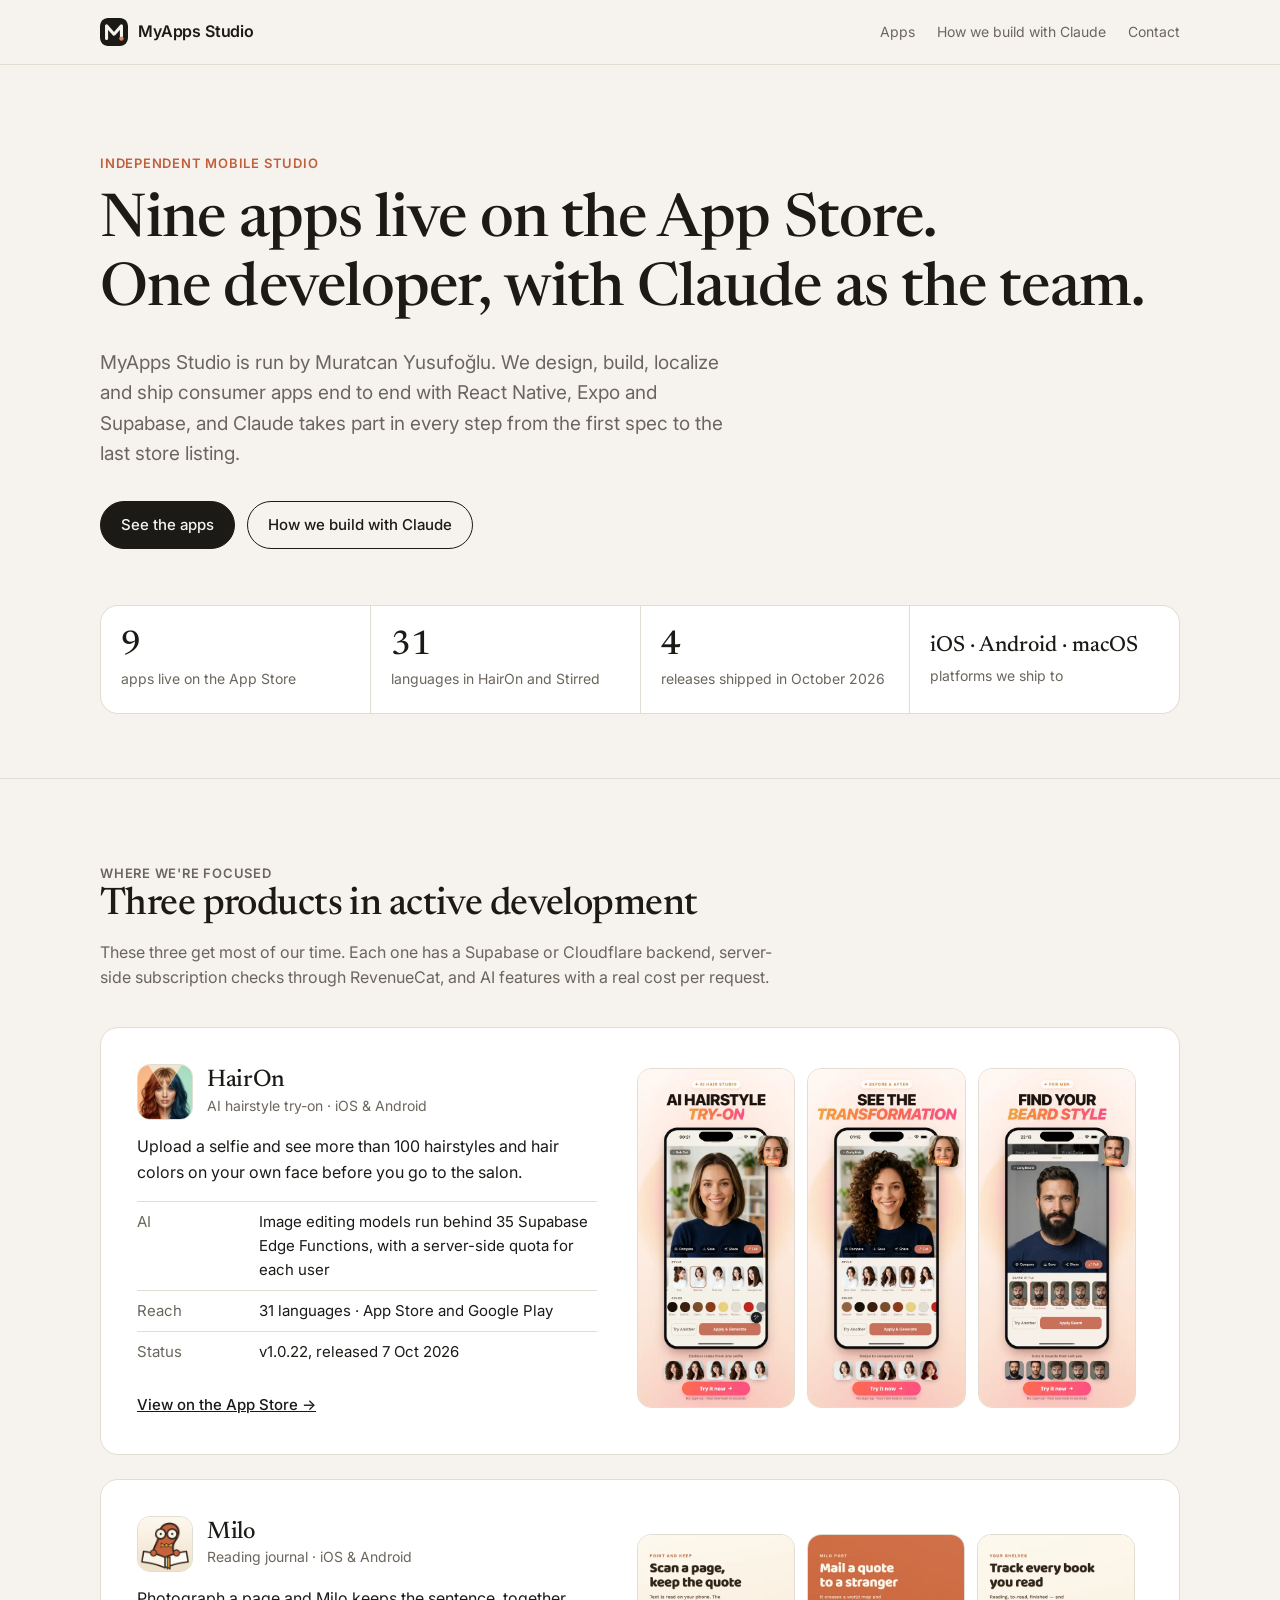
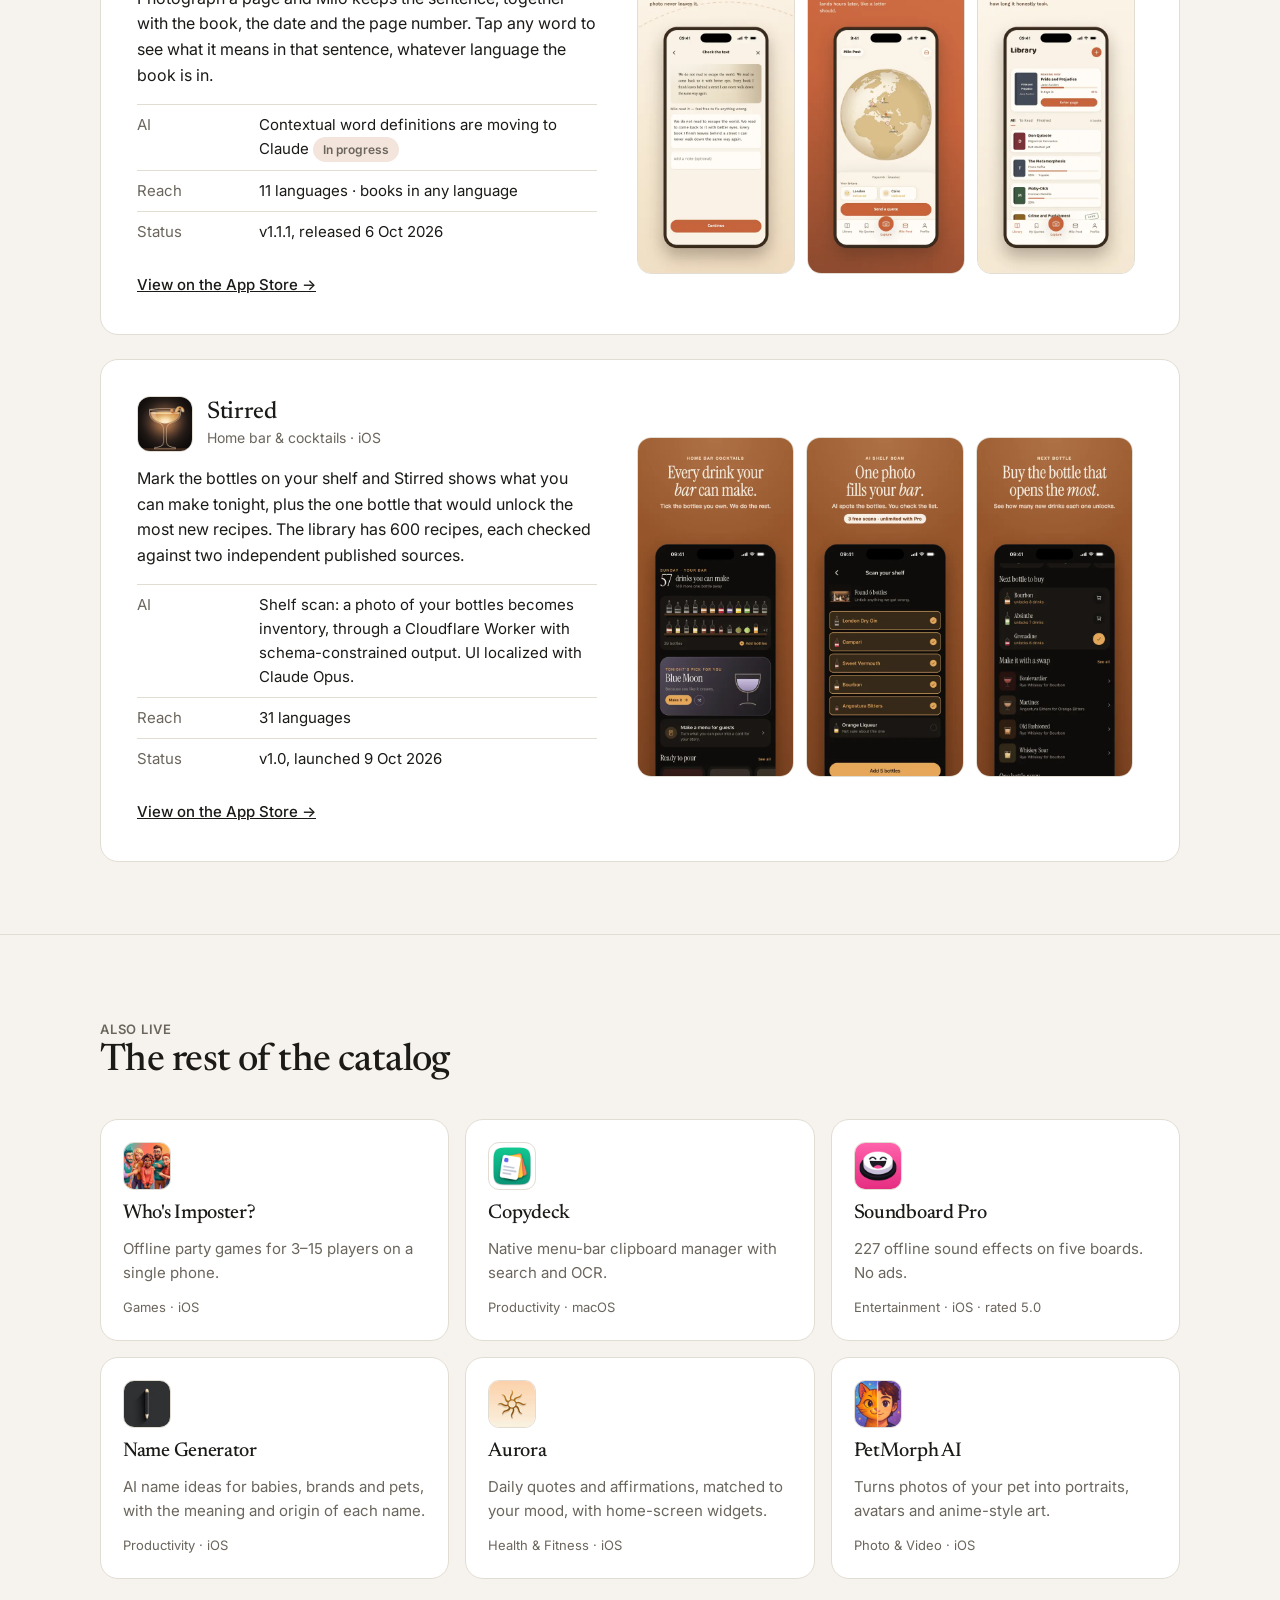
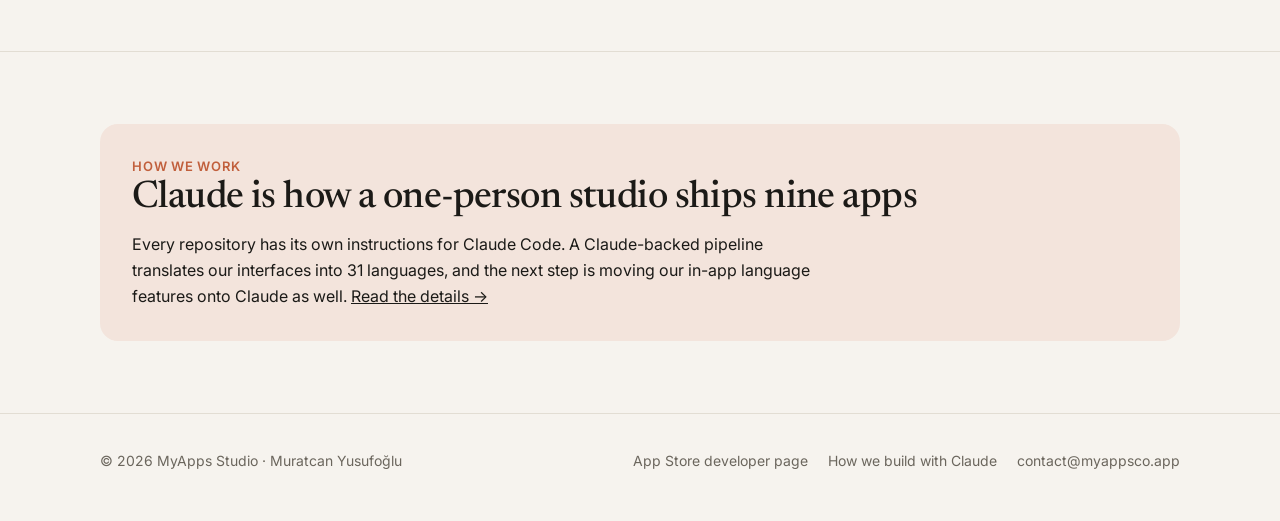
==== commit 51d70844: "Add studio favicon and use it as the header mark Co-Authored-By: Claude Opus 5.5 <noreply@anthropic." ====
--- a/index.html
+++ b/index.html
@@ -5,6 +5,8 @@
   <meta name="viewport" content="width=device-width, initial-scale=1.0">
   <title>MyApps Studio</title>
   <meta name="description" content="MyApps Studio is an independent mobile studio shipping nine apps to the App Store, built with React Native, Expo, Supabase and Claude.">
+  <link rel="icon" href="favicon.svg" type="image/svg+xml">
+  <link rel="apple-touch-icon" href="apple-touch-icon.png">
   <link rel="preconnect" href="https://fonts.googleapis.com">
   <link rel="preconnect" href="https://fonts.gstatic.com" crossorigin>
   <link href="https://fonts.googleapis.com/css2?family=Inter:wght@400;500;600&family=Newsreader:opsz,wght@6..72,400;6..72,500&display=swap" rel="stylesheet">
@@ -14,7 +16,7 @@
 
 <header class="site-header">
   <div class="wrap">
-    <a class="brand" href="./"><span class="brand-mark">M</span> MyApps Studio</a>
+    <a class="brand" href="./"><img class="brand-mark" src="favicon.svg" alt=""> MyApps Studio</a>
     <nav class="nav">
       <a href="#apps">Apps</a>
       <a href="claude.html">How we build with Claude</a>
--- a/styles.css
+++ b/styles.css
@@ -40,7 +40,7 @@
 .site-header { border-bottom: 1px solid var(--line); background: var(--bg); position: sticky; top: 0; z-index: 10; }
 .site-header .wrap { display: flex; align-items: center; justify-content: space-between; height: 64px; gap: 16px; }
 .brand { display: flex; align-items: center; gap: 10px; font-weight: 600; text-decoration: none; letter-spacing: -0.01em; }
-.brand-mark { width: 28px; height: 28px; border-radius: 8px; background: var(--ink); color: var(--bg); display: grid; place-items: center; font: 600 15px/1 var(--serif); }
+.brand-mark { width: 28px; height: 28px; border-radius: 8px; }
 .nav { display: flex; gap: 22px; font-size: 14px; }
 .nav a { text-decoration: none; color: var(--muted); }
 .nav a:hover, .nav a[aria-current="page"] { color: var(--ink); }
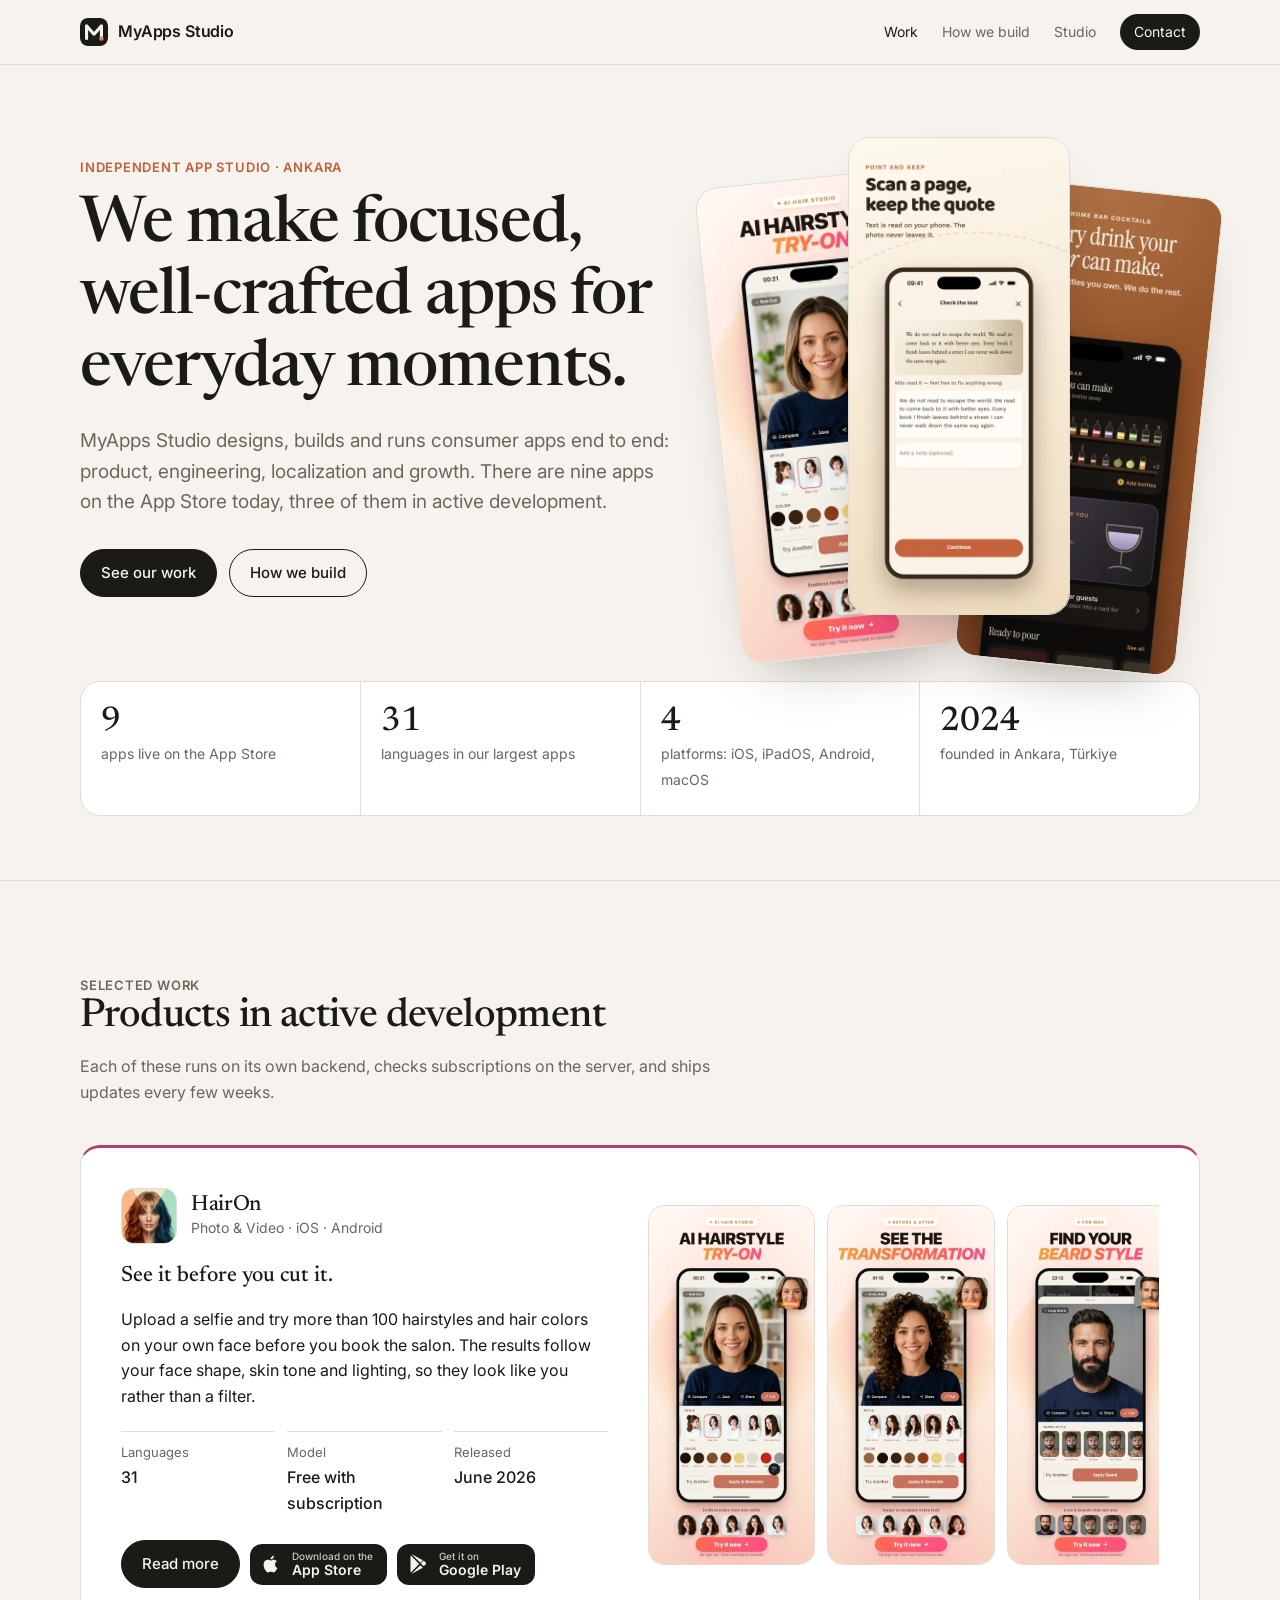
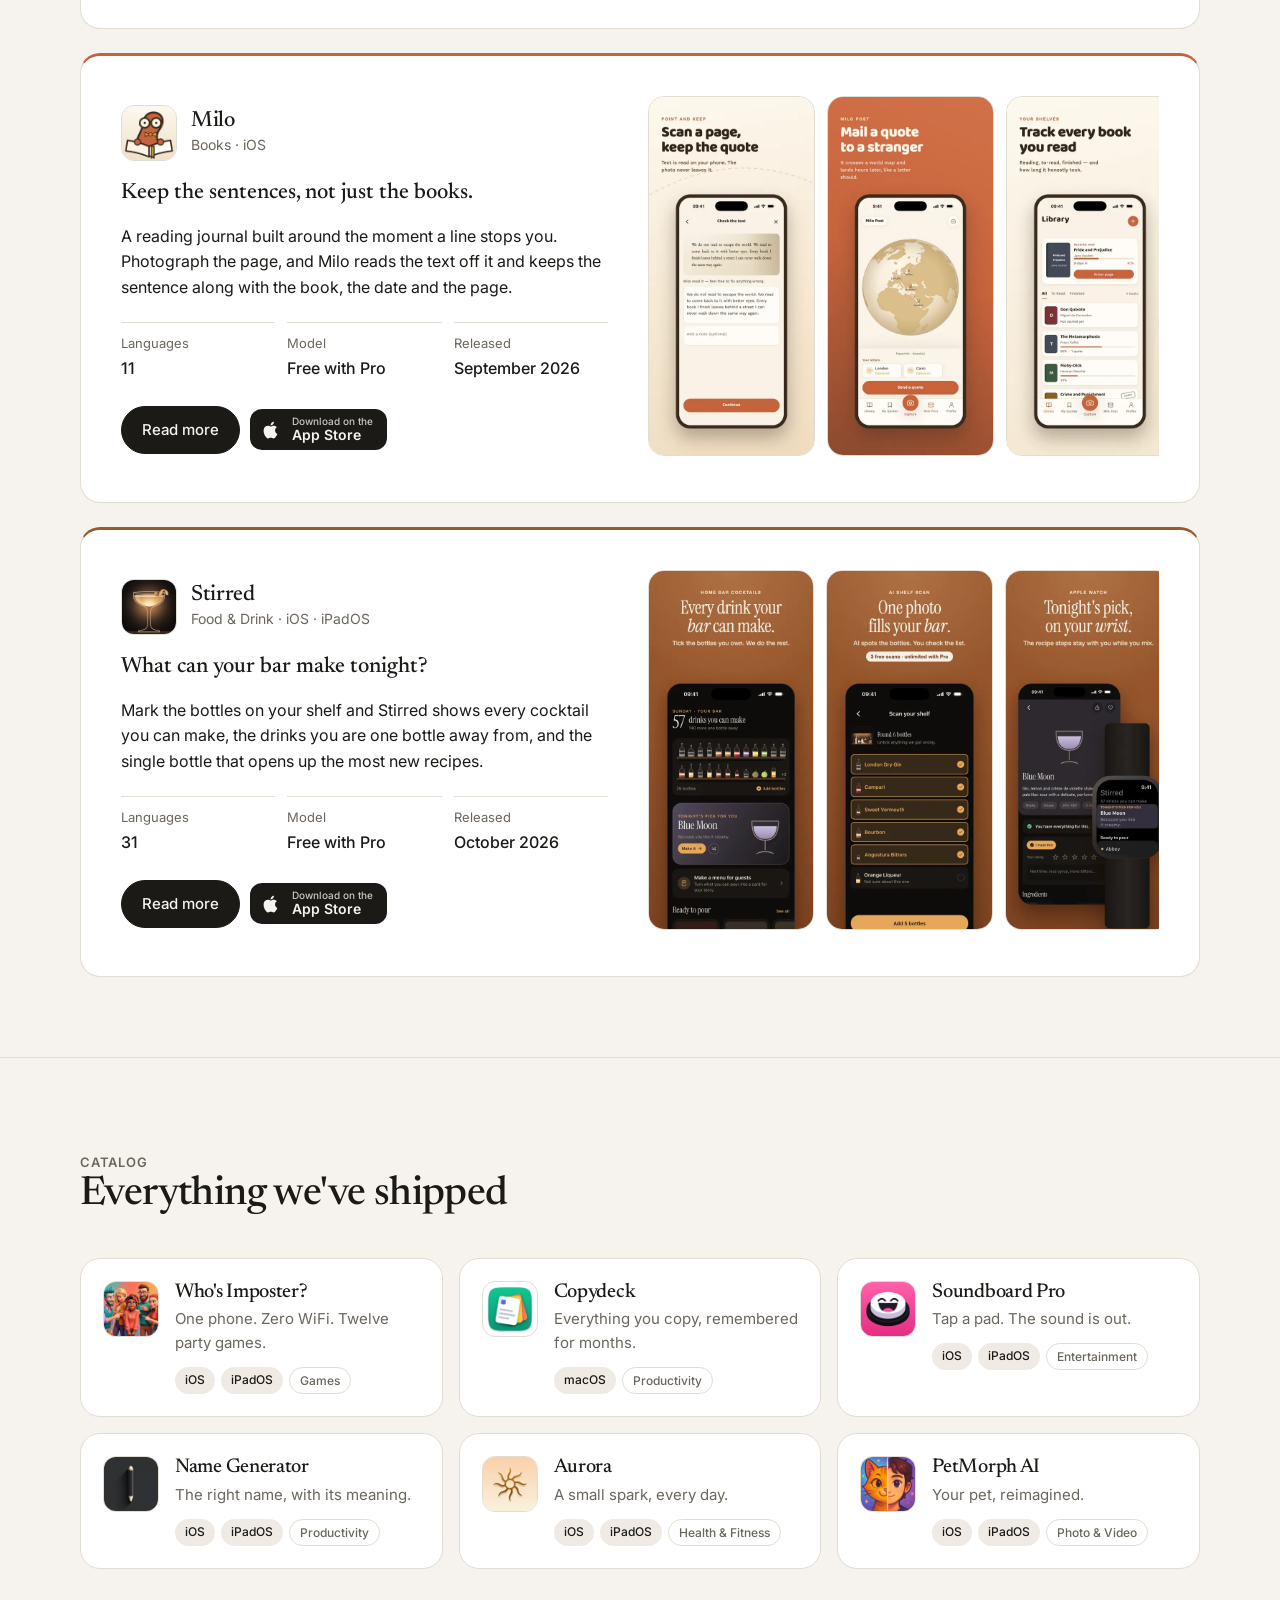
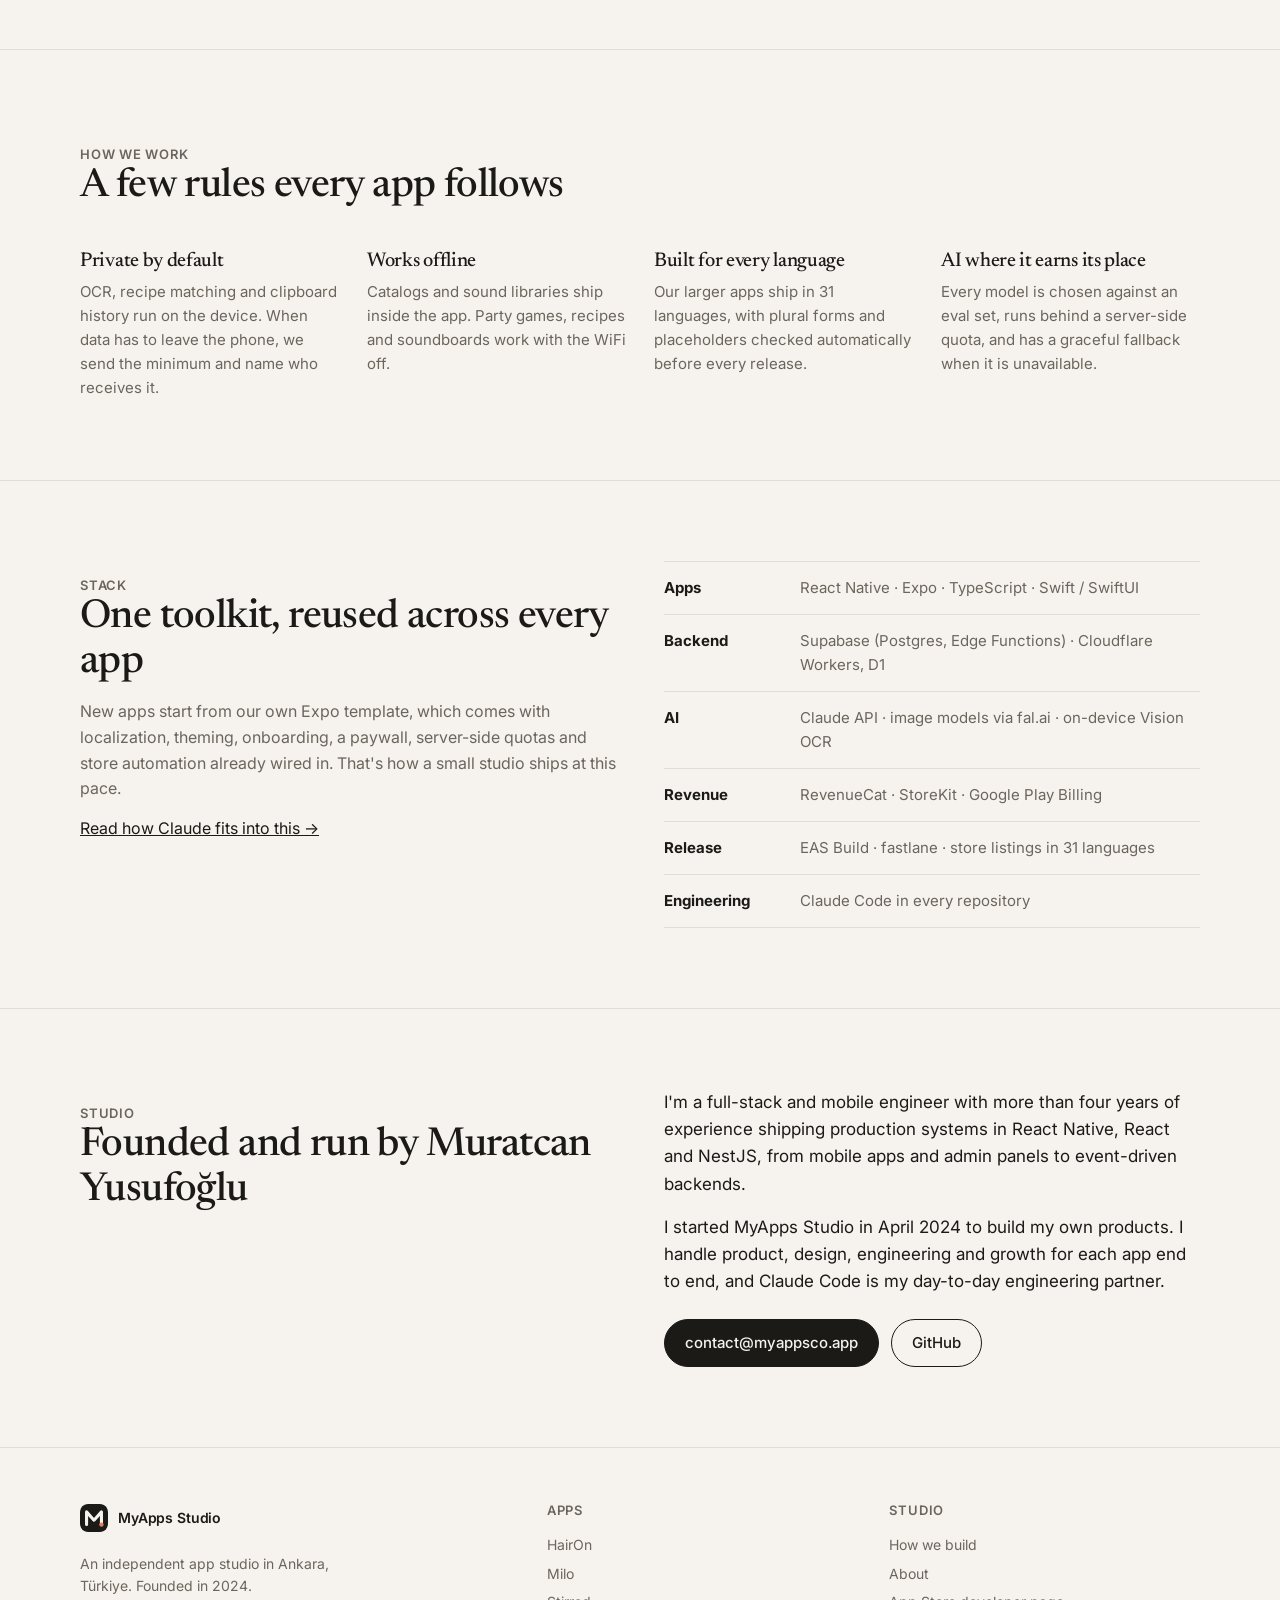
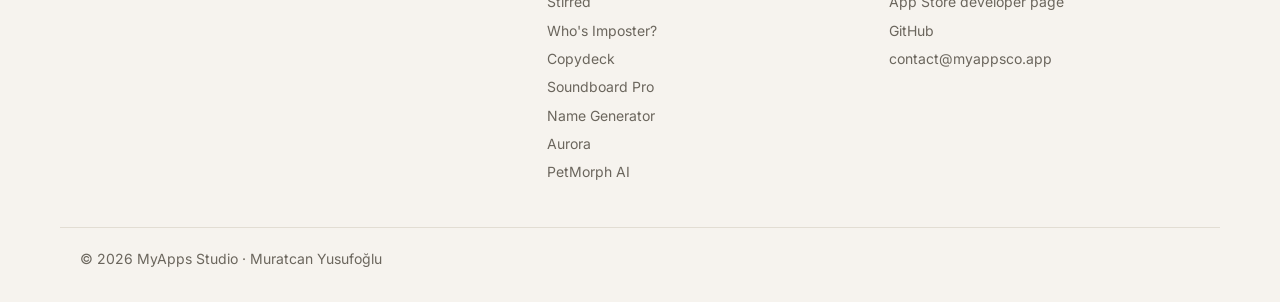
==== commit de6d1822: "Turn the site into a studio portfolio with a page per app A build script (tools/build.py) generates " ====
--- a/index.html
+++ b/index.html
@@ -3,8 +3,11 @@
 <head>
   <meta charset="UTF-8">
   <meta name="viewport" content="width=device-width, initial-scale=1.0">
-  <title>MyApps Studio</title>
-  <meta name="description" content="MyApps Studio is an independent mobile studio shipping nine apps to the App Store, built with React Native, Expo, Supabase and Claude.">
+  <title>MyApps Studio — Independent App Studio</title>
+  <meta name="description" content="MyApps Studio is an independent app studio in Ankara with nine apps on the App Store, including HairOn, Milo and Stirred.">
+  <meta property="og:title" content="MyApps Studio — Independent App Studio">
+  <meta property="og:description" content="MyApps Studio is an independent app studio in Ankara with nine apps on the App Store, including HairOn, Milo and Stirred.">
+  <meta property="og:type" content="website">
   <link rel="icon" href="favicon.svg" type="image/svg+xml">
   <link rel="apple-touch-icon" href="apple-touch-icon.png">
   <link rel="preconnect" href="https://fonts.googleapis.com">
@@ -16,175 +19,225 @@
 
 <header class="site-header">
   <div class="wrap">
-    <a class="brand" href="./"><img class="brand-mark" src="favicon.svg" alt=""> MyApps Studio</a>
+    <a class="brand" href="index.html"><img class="brand-mark" src="favicon.svg" alt=""> MyApps Studio</a>
     <nav class="nav">
-      <a href="#apps">Apps</a>
-      <a href="claude.html">How we build with Claude</a>
-      <a class="hide-sm" href="mailto:contact@myappsco.app">Contact</a>
+      <a href="index.html#work" aria-current="page">Work</a>
+      <a href="claude.html">How we build</a>
+      <a href="index.html#studio">Studio</a>
+      <a class="nav-cta" href="mailto:contact@myappsco.app">Contact</a>
     </nav>
   </div>
 </header>
 
 <main>
   <section class="hero">
-    <div class="wrap">
-      <p class="eyebrow">Independent mobile studio</p>
-      <h1>Nine apps live on the App Store.<br>One developer, with Claude as the team.</h1>
-      <p class="lede">MyApps Studio is run by Muratcan Yusufoğlu. We design, build, localize and ship consumer apps end to end with React Native, Expo and Supabase, and Claude takes part in every step from the first spec to the last store listing.</p>
-      <div class="hero-actions">
-        <a class="btn btn-primary" href="#apps">See the apps</a>
-        <a class="btn btn-ghost" href="claude.html">How we build with Claude</a>
-      </div>
-
+    <div class="wrap hero-grid">
+      <div>
+        <p class="eyebrow">Independent app studio · Ankara</p>
+        <h1>We make focused, well-crafted apps for everyday moments.</h1>
+        <p class="lede">MyApps Studio designs, builds and runs consumer apps end to end: product, engineering, localization and growth. There are nine apps on the App Store today, three of them in active development.</p>
+        <div class="hero-actions">
+          <a class="btn btn-primary" href="#work">See our work</a>
+          <a class="btn btn-ghost" href="claude.html">How we build</a>
+        </div>
+      </div>
+      <div class="hero-phones" aria-hidden="true">
+        <img src="assets/apps/hairon/shot-1.webp" alt=""><img src="assets/apps/milo/shot-1.webp" alt=""><img src="assets/apps/stirred/shot-1.webp" alt="">
+      </div>
+    </div>
+    <div class="wrap">
       <div class="stats">
         <div class="stat"><b>9</b><span>apps live on the App Store</span></div>
-        <div class="stat"><b>31</b><span>languages in HairOn and Stirred</span></div>
-        <div class="stat"><b>4</b><span>releases shipped in October 2026</span></div>
-        <div class="stat"><b class="small">iOS · Android · macOS</b><span>platforms we ship to</span></div>
-      </div>
+        <div class="stat"><b>31</b><span>languages in our largest apps</span></div>
+        <div class="stat"><b>4</b><span>platforms: iOS, iPadOS, Android, macOS</span></div>
+        <div class="stat"><b>2024</b><span>founded in Ankara, Türkiye</span></div>
+      </div>
+    </div>
+  </section>
+
+  <section id="work">
+    <div class="wrap">
+      <div class="section-head">
+        <p class="eyebrow">Selected work</p>
+        <h2>Products in active development</h2>
+        <p>Each of these runs on its own backend, checks subscriptions on the server, and ships updates every few weeks.</p>
+      </div>
+      <article class="feature" style="--accent:#b0426a">
+        <div class="feature-text">
+          <div class="app-title">
+            <img class="app-icon" src="assets/apps/hairon/icon.png" alt="">
+            <div><h3>HairOn</h3><small>Photo &amp; Video · iOS · Android</small></div>
+          </div>
+          <p class="feature-tagline">See it before you cut it.</p>
+          <p>Upload a selfie and try more than 100 hairstyles and hair colors on your own face before you book the salon. The results follow your face shape, skin tone and lighting, so they look like you rather than a filter.</p>
+          <dl class="facts"><div><dt>Languages</dt><dd>31</dd></div><div><dt>Model</dt><dd>Free with subscription</dd></div><div><dt>Released</dt><dd>June 2026</dd></div></dl>
+          <div class="feature-actions">
+            <a class="btn btn-primary" href="apps/hairon.html">Read more</a>
+            <div class="store-row compact"><a class="store-btn" href="https://apps.apple.com/app/id6766210297" target="_blank" rel="noopener"><svg viewBox="0 0 24 24" aria-hidden="true"><path fill="currentColor" d="M16.4 12.6c0-2.3 1.9-3.4 2-3.5-1.1-1.6-2.8-1.8-3.4-1.8-1.4-.2-2.8.8-3.5.8-.7 0-1.8-.8-3-.8-1.5 0-3 .9-3.8 2.3-1.6 2.8-.4 7 1.2 9.3.8 1.1 1.7 2.4 2.9 2.3 1.2 0 1.6-.7 3-.7s1.8.7 3 .7c1.3 0 2.1-1.1 2.8-2.3.9-1.3 1.3-2.6 1.3-2.6s-2.5-1-2.5-3.7zM14.2 5.8c.6-.8 1.1-1.8 1-2.8-.9 0-2 .6-2.7 1.4-.6.7-1.1 1.7-1 2.7 1 .1 2-.5 2.7-1.3z"/></svg><span><small>Download on the</small>App Store</span></a><a class="store-btn" href="https://play.google.com/store/apps/details?id=com.haironai.app" target="_blank" rel="noopener"><svg viewBox="0 0 24 24" aria-hidden="true"><path fill="currentColor" d="M4.2 2.6c-.3.3-.4.7-.4 1.2v16.4c0 .5.1.9.4 1.2l9.1-9.4-9.1-9.4zm10.4 8.1 2.6-2.7-10.9-6.2c-.4-.2-.8-.3-1.1-.2l9.4 9.1zm0 2.6-9.4 9.1c.3.1.7 0 1.1-.2l10.9-6.2-2.6-2.7zm5.6-3.6-2.3-1.3-2.9 2.9 2.9 2.9 2.3-1.3c.9-.5.9-1.7 0-2.2z"/></svg><span><small>Get it on</small>Google Play</span></a></div>
+          </div>
+        </div>
+        <div class="shots"><img src="assets/apps/hairon/shot-1.webp" alt="HairOn screenshot" loading="lazy"><img src="assets/apps/hairon/shot-2.webp" alt="HairOn screenshot" loading="lazy"><img src="assets/apps/hairon/shot-3.webp" alt="HairOn screenshot" loading="lazy"></div>
+      </article><article class="feature" style="--accent:#c6633c">
+        <div class="feature-text">
+          <div class="app-title">
+            <img class="app-icon" src="assets/apps/milo/icon.png" alt="">
+            <div><h3>Milo</h3><small>Books · iOS</small></div>
+          </div>
+          <p class="feature-tagline">Keep the sentences, not just the books.</p>
+          <p>A reading journal built around the moment a line stops you. Photograph the page, and Milo reads the text off it and keeps the sentence along with the book, the date and the page.</p>
+          <dl class="facts"><div><dt>Languages</dt><dd>11</dd></div><div><dt>Model</dt><dd>Free with Pro</dd></div><div><dt>Released</dt><dd>September 2026</dd></div></dl>
+          <div class="feature-actions">
+            <a class="btn btn-primary" href="apps/milo.html">Read more</a>
+            <div class="store-row compact"><a class="store-btn" href="https://apps.apple.com/app/id6812041975" target="_blank" rel="noopener"><svg viewBox="0 0 24 24" aria-hidden="true"><path fill="currentColor" d="M16.4 12.6c0-2.3 1.9-3.4 2-3.5-1.1-1.6-2.8-1.8-3.4-1.8-1.4-.2-2.8.8-3.5.8-.7 0-1.8-.8-3-.8-1.5 0-3 .9-3.8 2.3-1.6 2.8-.4 7 1.2 9.3.8 1.1 1.7 2.4 2.9 2.3 1.2 0 1.6-.7 3-.7s1.8.7 3 .7c1.3 0 2.1-1.1 2.8-2.3.9-1.3 1.3-2.6 1.3-2.6s-2.5-1-2.5-3.7zM14.2 5.8c.6-.8 1.1-1.8 1-2.8-.9 0-2 .6-2.7 1.4-.6.7-1.1 1.7-1 2.7 1 .1 2-.5 2.7-1.3z"/></svg><span><small>Download on the</small>App Store</span></a></div>
+          </div>
+        </div>
+        <div class="shots"><img src="assets/apps/milo/shot-1.webp" alt="Milo screenshot" loading="lazy"><img src="assets/apps/milo/shot-2.webp" alt="Milo screenshot" loading="lazy"><img src="assets/apps/milo/shot-3.webp" alt="Milo screenshot" loading="lazy"></div>
+      </article><article class="feature" style="--accent:#9a5b2c">
+        <div class="feature-text">
+          <div class="app-title">
+            <img class="app-icon" src="assets/apps/stirred/icon.png" alt="">
+            <div><h3>Stirred</h3><small>Food &amp; Drink · iOS · iPadOS</small></div>
+          </div>
+          <p class="feature-tagline">What can your bar make tonight?</p>
+          <p>Mark the bottles on your shelf and Stirred shows every cocktail you can make, the drinks you are one bottle away from, and the single bottle that opens up the most new recipes.</p>
+          <dl class="facts"><div><dt>Languages</dt><dd>31</dd></div><div><dt>Model</dt><dd>Free with Pro</dd></div><div><dt>Released</dt><dd>October 2026</dd></div></dl>
+          <div class="feature-actions">
+            <a class="btn btn-primary" href="apps/stirred.html">Read more</a>
+            <div class="store-row compact"><a class="store-btn" href="https://apps.apple.com/app/id6816961742" target="_blank" rel="noopener"><svg viewBox="0 0 24 24" aria-hidden="true"><path fill="currentColor" d="M16.4 12.6c0-2.3 1.9-3.4 2-3.5-1.1-1.6-2.8-1.8-3.4-1.8-1.4-.2-2.8.8-3.5.8-.7 0-1.8-.8-3-.8-1.5 0-3 .9-3.8 2.3-1.6 2.8-.4 7 1.2 9.3.8 1.1 1.7 2.4 2.9 2.3 1.2 0 1.6-.7 3-.7s1.8.7 3 .7c1.3 0 2.1-1.1 2.8-2.3.9-1.3 1.3-2.6 1.3-2.6s-2.5-1-2.5-3.7zM14.2 5.8c.6-.8 1.1-1.8 1-2.8-.9 0-2 .6-2.7 1.4-.6.7-1.1 1.7-1 2.7 1 .1 2-.5 2.7-1.3z"/></svg><span><small>Download on the</small>App Store</span></a></div>
+          </div>
+        </div>
+        <div class="shots"><img src="assets/apps/stirred/shot-1.webp" alt="Stirred screenshot" loading="lazy"><img src="assets/apps/stirred/shot-2.webp" alt="Stirred screenshot" loading="lazy"><img src="assets/apps/stirred/shot-3.webp" alt="Stirred screenshot" loading="lazy"></div>
+      </article>
     </div>
   </section>
 
   <section id="apps">
     <div class="wrap">
       <div class="section-head">
-        <p class="eyebrow">Where we're focused</p>
-        <h2>Three products in active development</h2>
-        <p>These three get most of our time. Each one has a Supabase or Cloudflare backend, server-side subscription checks through RevenueCat, and AI features with a real cost per request.</p>
-      </div>
-
-      <article class="feature">
-        <div>
-          <div class="app-title">
-            <img class="app-icon" src="assets/icon-8441e2.jpg" alt="">
-            <div><h3>HairOn</h3><small>AI hairstyle try-on · iOS &amp; Android</small></div>
-          </div>
-          <p>Upload a selfie and see more than 100 hairstyles and hair colors on your own face before you go to the salon.</p>
-          <ul class="facts">
-            <li><span>AI</span><span>Image editing models run behind 35 Supabase Edge Functions, with a server-side quota for each user</span></li>
-            <li><span>Reach</span><span>31 languages · App Store and Google Play</span></li>
-            <li><span>Status</span><span>v1.0.22, released 7 Oct 2026</span></li>
-          </ul>
-          <a class="store-link" href="https://apps.apple.com/app/id6766210297" target="_blank" rel="noopener">View on the App Store →</a>
-        </div>
-        <div class="shots">
-          <img loading="lazy" src="assets/01-try-on-f.webp" alt="HairOn try-on screen">
-          <img loading="lazy" src="assets/02-before-after-f.webp" alt="HairOn before and after">
-          <img loading="lazy" src="assets/05-men-haircut-f.webp" alt="HairOn men's haircuts">
-        </div>
-      </article>
-
-      <article class="feature">
-        <div>
-          <div class="app-title">
-            <img class="app-icon" src="assets/icon-f15343.jpg" alt="">
-            <div><h3>Milo</h3><small>Reading journal · iOS &amp; Android</small></div>
-          </div>
-          <p>Photograph a page and Milo keeps the sentence, together with the book, the date and the page number. Tap any word to see what it means in that sentence, whatever language the book is in.</p>
-          <ul class="facts">
-            <li><span>AI</span><span>Contextual word definitions are moving to Claude <span class="tag">In progress</span></span></li>
-            <li><span>Reach</span><span>11 languages · books in any language</span></li>
-            <li><span>Status</span><span>v1.1.1, released 6 Oct 2026</span></li>
-          </ul>
-          <a class="store-link" href="https://apps.apple.com/app/id6812041975" target="_blank" rel="noopener">View on the App Store →</a>
-        </div>
-        <div class="shots">
-          <img loading="lazy" src="assets/01_capture.webp" alt="Milo capture screen">
-          <img loading="lazy" src="assets/02_post.webp" alt="Milo quote post">
-          <img loading="lazy" src="assets/03_shelf.webp" alt="Milo bookshelf">
-        </div>
-      </article>
-
-      <article class="feature">
-        <div>
-          <div class="app-title">
-            <img class="app-icon" src="assets/icon-58902f.jpg" alt="">
-            <div><h3>Stirred</h3><small>Home bar &amp; cocktails · iOS</small></div>
-          </div>
-          <p>Mark the bottles on your shelf and Stirred shows what you can make tonight, plus the one bottle that would unlock the most new recipes. The library has 600 recipes, each checked against two independent published sources.</p>
-          <ul class="facts">
-            <li><span>AI</span><span>Shelf scan: a photo of your bottles becomes inventory, through a Cloudflare Worker with schema-constrained output. UI localized with Claude Opus.</span></li>
-            <li><span>Reach</span><span>31 languages</span></li>
-            <li><span>Status</span><span>v1.0, launched 9 Oct 2026</span></li>
-          </ul>
-          <a class="store-link" href="https://apps.apple.com/app/id6816961742" target="_blank" rel="noopener">View on the App Store →</a>
-        </div>
-        <div class="shots">
-          <img loading="lazy" src="assets/iphone-01-bar.webp" alt="Stirred bar screen">
-          <img loading="lazy" src="assets/iphone-02-scan.webp" alt="Stirred shelf scan">
-          <img loading="lazy" src="assets/iphone-04-next.webp" alt="Stirred next bottle suggestion">
-        </div>
-      </article>
-    </div>
-  </section>
-
-  <section>
-    <div class="wrap">
-      <div class="section-head">
-        <p class="eyebrow">Also live</p>
-        <h2>The rest of the catalog</h2>
-      </div>
-      <div class="grid">
-        <a class="card" href="https://apps.apple.com/app/id6760238596" target="_blank" rel="noopener">
-          <img class="app-icon" src="assets/icon-b67b7f.jpg" alt="">
-          <h3>Who's Imposter?</h3>
-          <p>Offline party games for 3–15 players on a single phone.</p>
-          <span class="meta">Games · iOS</span>
+        <p class="eyebrow">Catalog</p>
+        <h2>Everything we've shipped</h2>
+      </div>
+      <div class="app-grid">
+        <a class="app-card" href="apps/whos-imposter.html">
+          <img class="app-icon" src="assets/apps/whos-imposter/icon.png" alt="" loading="lazy">
+          <div>
+            <h3>Who&#x27;s Imposter?</h3>
+            <p>One phone. Zero WiFi. Twelve party games.</p>
+            <div class="chips"><span class="chip">iOS</span><span class="chip">iPadOS</span><span class="chip chip-plain">Games</span></div>
+          </div>
+        </a><a class="app-card" href="apps/copydeck.html">
+          <img class="app-icon" src="assets/apps/copydeck/icon.png" alt="" loading="lazy">
+          <div>
+            <h3>Copydeck</h3>
+            <p>Everything you copy, remembered for months.</p>
+            <div class="chips"><span class="chip">macOS</span><span class="chip chip-plain">Productivity</span></div>
+          </div>
+        </a><a class="app-card" href="apps/soundboard-pro.html">
+          <img class="app-icon" src="assets/apps/soundboard-pro/icon.png" alt="" loading="lazy">
+          <div>
+            <h3>Soundboard Pro</h3>
+            <p>Tap a pad. The sound is out.</p>
+            <div class="chips"><span class="chip">iOS</span><span class="chip">iPadOS</span><span class="chip chip-plain">Entertainment</span></div>
+          </div>
+        </a><a class="app-card" href="apps/name-generator.html">
+          <img class="app-icon" src="assets/apps/name-generator/icon.png" alt="" loading="lazy">
+          <div>
+            <h3>Name Generator</h3>
+            <p>The right name, with its meaning.</p>
+            <div class="chips"><span class="chip">iOS</span><span class="chip">iPadOS</span><span class="chip chip-plain">Productivity</span></div>
+          </div>
+        </a><a class="app-card" href="apps/aurora.html">
+          <img class="app-icon" src="assets/apps/aurora/icon.png" alt="" loading="lazy">
+          <div>
+            <h3>Aurora</h3>
+            <p>A small spark, every day.</p>
+            <div class="chips"><span class="chip">iOS</span><span class="chip">iPadOS</span><span class="chip chip-plain">Health &amp; Fitness</span></div>
+          </div>
+        </a><a class="app-card" href="apps/petmorph.html">
+          <img class="app-icon" src="assets/apps/petmorph/icon.png" alt="" loading="lazy">
+          <div>
+            <h3>PetMorph AI</h3>
+            <p>Your pet, reimagined.</p>
+            <div class="chips"><span class="chip">iOS</span><span class="chip">iPadOS</span><span class="chip chip-plain">Photo &amp; Video</span></div>
+          </div>
         </a>
-        <a class="card" href="https://apps.apple.com/app/id6796044611" target="_blank" rel="noopener">
-          <img class="app-icon" src="assets/icon-2e0b4c.png" alt="">
-          <h3>Copydeck</h3>
-          <p>Native menu-bar clipboard manager with search and OCR.</p>
-          <span class="meta">Productivity · macOS</span>
-        </a>
-        <a class="card" href="https://apps.apple.com/app/id6742381379" target="_blank" rel="noopener">
-          <img class="app-icon" src="assets/icon-470437.jpg" alt="">
-          <h3>Soundboard Pro</h3>
-          <p>227 offline sound effects on five boards. No ads.</p>
-          <span class="meta">Entertainment · iOS · rated 5.0</span>
-        </a>
-        <a class="card" href="https://apps.apple.com/app/id6741737856" target="_blank" rel="noopener">
-          <img class="app-icon" src="assets/icon-cc22d6.jpg" alt="">
-          <h3>Name Generator</h3>
-          <p>AI name ideas for babies, brands and pets, with the meaning and origin of each name.</p>
-          <span class="meta">Productivity · iOS</span>
-        </a>
-        <a class="card" href="https://apps.apple.com/app/id6747951525" target="_blank" rel="noopener">
-          <img class="app-icon" src="assets/icon-be7c77.jpg" alt="">
-          <h3>Aurora</h3>
-          <p>Daily quotes and affirmations, matched to your mood, with home-screen widgets.</p>
-          <span class="meta">Health &amp; Fitness · iOS</span>
-        </a>
-        <a class="card" href="https://apps.apple.com/app/id6744692370" target="_blank" rel="noopener">
-          <img class="app-icon" src="assets/icon-28c498.jpg" alt="">
-          <h3>PetMorph AI</h3>
-          <p>Turns photos of your pet into portraits, avatars and anime-style art.</p>
-          <span class="meta">Photo &amp; Video · iOS</span>
-        </a>
-      </div>
-    </div>
-  </section>
-
-  <section>
-    <div class="wrap">
-      <div class="callout">
+      </div>
+    </div>
+  </section>
+
+  <section id="principles">
+    <div class="wrap">
+      <div class="section-head">
         <p class="eyebrow">How we work</p>
-        <h2>Claude is how a one-person studio ships nine apps</h2>
-        <p>Every repository has its own instructions for Claude Code. A Claude-backed pipeline translates our interfaces into 31 languages, and the next step is moving our in-app language features onto Claude as well. <a href="claude.html">Read the details →</a></p>
-      </div>
-    </div>
-  </section>
+        <h2>A few rules every app follows</h2>
+      </div>
+      <div class="principles">
+        <div><h3>Private by default</h3><p>OCR, recipe matching and clipboard history run on the device. When data has to leave the phone, we send the minimum and name who receives it.</p></div>
+        <div><h3>Works offline</h3><p>Catalogs and sound libraries ship inside the app. Party games, recipes and soundboards work with the WiFi off.</p></div>
+        <div><h3>Built for every language</h3><p>Our larger apps ship in 31 languages, with plural forms and placeholders checked automatically before every release.</p></div>
+        <div><h3>AI where it earns its place</h3><p>Every model is chosen against an eval set, runs behind a server-side quota, and has a graceful fallback when it is unavailable.</p></div>
+      </div>
+    </div>
+  </section>
+
+  <section id="stack">
+    <div class="wrap split">
+      <div class="section-head">
+        <p class="eyebrow">Stack</p>
+        <h2>One toolkit, reused across every app</h2>
+        <p>New apps start from our own Expo template, which comes with localization, theming, onboarding, a paywall, server-side quotas and store automation already wired in. That's how a small studio ships at this pace.</p>
+        <p><a href="claude.html">Read how Claude fits into this →</a></p>
+      </div>
+      <ul class="stack-list">
+        <li><b>Apps</b><span>React Native · Expo · TypeScript · Swift / SwiftUI</span></li>
+        <li><b>Backend</b><span>Supabase (Postgres, Edge Functions) · Cloudflare Workers, D1</span></li>
+        <li><b>AI</b><span>Claude API · image models via fal.ai · on-device Vision OCR</span></li>
+        <li><b>Revenue</b><span>RevenueCat · StoreKit · Google Play Billing</span></li>
+        <li><b>Release</b><span>EAS Build · fastlane · store listings in 31 languages</span></li>
+        <li><b>Engineering</b><span>Claude Code in every repository</span></li>
+      </ul>
+    </div>
+  </section>
+
+  <section id="studio">
+    <div class="wrap split">
+      <div class="section-head">
+        <p class="eyebrow">Studio</p>
+        <h2>Founded and run by Muratcan Yusufoğlu</h2>
+      </div>
+      <div class="about">
+        <p>I'm a full-stack and mobile engineer with more than four years of experience shipping production systems in React Native, React and NestJS, from mobile apps and admin panels to event-driven backends.</p>
+        <p>I started MyApps Studio in April 2024 to build my own products. I handle product, design, engineering and growth for each app end to end, and Claude Code is my day-to-day engineering partner.</p>
+        <div class="hero-actions">
+          <a class="btn btn-primary" href="mailto:contact@myappsco.app">contact@myappsco.app</a>
+          <a class="btn btn-ghost" href="https://github.com/muratcanyusufoglu" target="_blank" rel="noopener">GitHub</a>
+        </div>
+      </div>
+    </div>
+  </section>
+
 </main>
 
-<footer>
-  <div class="wrap">
-    <span>© 2026 MyApps Studio · Muratcan Yusufoğlu</span>
-    <nav>
+<footer class="site-footer">
+  <div class="wrap footer-grid">
+    <div>
+      <a class="brand" href="index.html"><img class="brand-mark" src="favicon.svg" alt=""> MyApps Studio</a>
+      <p class="muted">An independent app studio in Ankara, Türkiye. Founded in 2024.</p>
+    </div>
+    <div>
+      <h4>Apps</h4>
+      <a href="apps/hairon.html">HairOn</a><a href="apps/milo.html">Milo</a><a href="apps/stirred.html">Stirred</a><a href="apps/whos-imposter.html">Who&#x27;s Imposter?</a><a href="apps/copydeck.html">Copydeck</a><a href="apps/soundboard-pro.html">Soundboard Pro</a><a href="apps/name-generator.html">Name Generator</a><a href="apps/aurora.html">Aurora</a><a href="apps/petmorph.html">PetMorph AI</a>
+    </div>
+    <div>
+      <h4>Studio</h4>
+      <a href="claude.html">How we build</a>
+      <a href="index.html#studio">About</a>
       <a href="https://apps.apple.com/developer/id1682346986" target="_blank" rel="noopener">App Store developer page</a>
-      <a href="claude.html">How we build with Claude</a>
+      <a href="https://github.com/muratcanyusufoglu" target="_blank" rel="noopener">GitHub</a>
       <a href="mailto:contact@myappsco.app">contact@myappsco.app</a>
-    </nav>
+    </div>
   </div>
+  <div class="wrap footer-base muted">© 2026 MyApps Studio · Muratcan Yusufoğlu</div>
 </footer>
 
 </body>
--- a/styles.css
+++ b/styles.css
@@ -1,113 +1,185 @@
 :root {
   --bg: #f6f3ee;
   --surface: #ffffff;
+  --surface-2: #efebe4;
   --ink: #1b1a17;
   --muted: #6b665d;
   --line: #e2ddd3;
-  --accent: #c15f3c;
-  --accent-soft: #f3e4dc;
-  --radius: 18px;
-  --max: 1120px;
+  --brand: #c15f3c;
+  --brand-soft: #f3e4dc;
+  --radius: 20px;
+  --max: 1160px;
   --serif: "Newsreader", Georgia, serif;
   --sans: "Inter", system-ui, -apple-system, sans-serif;
 }
 @media (prefers-color-scheme: dark) {
   :root {
-    --bg: #141311;
-    --surface: #1d1c19;
+    --bg: #131210;
+    --surface: #1c1b18;
+    --surface-2: #24221e;
     --ink: #f1ede6;
     --muted: #a39d92;
     --line: #2f2d29;
-    --accent: #e0805c;
-    --accent-soft: #33241d;
+    --brand: #e0805c;
+    --brand-soft: #33241d;
   }
 }
 
 * { box-sizing: border-box; }
 html { scroll-behavior: smooth; }
-body {
-  margin: 0;
-  background: var(--bg);
-  color: var(--ink);
-  font: 16px/1.6 var(--sans);
-  -webkit-font-smoothing: antialiased;
-}
+body { margin: 0; background: var(--bg); color: var(--ink); font: 16px/1.6 var(--sans); -webkit-font-smoothing: antialiased; }
 img { max-width: 100%; display: block; }
 a { color: inherit; }
 .wrap { max-width: var(--max); margin: 0 auto; padding: 0 20px; }
+.muted { color: var(--muted); }
 
 /* Header */
-.site-header { border-bottom: 1px solid var(--line); background: var(--bg); position: sticky; top: 0; z-index: 10; }
+.site-header { position: sticky; top: 0; z-index: 10; background: color-mix(in srgb, var(--bg) 88%, transparent); backdrop-filter: blur(12px); -webkit-backdrop-filter: blur(12px); border-bottom: 1px solid var(--line); }
 .site-header .wrap { display: flex; align-items: center; justify-content: space-between; height: 64px; gap: 16px; }
-.brand { display: flex; align-items: center; gap: 10px; font-weight: 600; text-decoration: none; letter-spacing: -0.01em; }
+.brand { display: inline-flex; align-items: center; gap: 10px; font-weight: 600; text-decoration: none; letter-spacing: -0.01em; }
 .brand-mark { width: 28px; height: 28px; border-radius: 8px; }
-.nav { display: flex; gap: 22px; font-size: 14px; }
+.nav { display: flex; align-items: center; gap: 24px; font-size: 14px; }
 .nav a { text-decoration: none; color: var(--muted); }
 .nav a:hover, .nav a[aria-current="page"] { color: var(--ink); }
-@media (max-width: 560px) { .nav a.hide-sm { display: none; } }
+.nav .nav-cta { color: var(--bg); background: var(--ink); padding: 7px 14px; border-radius: 999px; }
+.nav .nav-cta:hover { color: var(--bg); opacity: .9; }
+@media (max-width: 600px) { .nav { gap: 14px; } .nav a:nth-child(3) { display: none; } }
 
 /* Type */
-h1, h2, h3 { font-family: var(--serif); font-weight: 500; letter-spacing: -0.015em; line-height: 1.15; margin: 0; }
-h1 { font-size: clamp(32px, 6vw, 60px); overflow-wrap: break-word; }
-h2 { font-size: clamp(28px, 4vw, 38px); }
-h3 { font-size: 24px; }
-.eyebrow { font-size: 13px; font-weight: 600; letter-spacing: 0.06em; text-transform: uppercase; color: var(--accent); margin: 0 0 14px; }
-.lede { font-size: 19px; color: var(--muted); max-width: 640px; margin: 22px 0 0; }
-.muted { color: var(--muted); }
-
-section { padding: 72px 0; }
+h1, h2, h3 { font-family: var(--serif); font-weight: 500; letter-spacing: -0.015em; line-height: 1.12; margin: 0; }
+h1 { font-size: clamp(36px, 5.6vw, 64px); overflow-wrap: break-word; }
+h2 { font-size: clamp(28px, 3.8vw, 40px); }
+h3 { font-size: 22px; }
+h4 { font: 600 13px/1 var(--sans); letter-spacing: .06em; text-transform: uppercase; color: var(--muted); margin: 0 0 14px; }
+.eyebrow { font-size: 13px; font-weight: 600; letter-spacing: .06em; text-transform: uppercase; color: var(--brand); margin: 0 0 14px; }
+.lede { font-size: 19px; color: var(--muted); max-width: 620px; margin: 20px 0 0; }
+
+section { padding: 80px 0; }
 section + section { border-top: 1px solid var(--line); }
-.section-head { margin-bottom: 36px; max-width: 680px; }
-.section-head p { color: var(--muted); margin: 12px 0 0; }
-
-/* Hero */
-.hero { padding: 88px 0 64px; }
-.hero-actions { display: flex; flex-wrap: wrap; gap: 12px; margin-top: 32px; }
-.btn { display: inline-flex; align-items: center; gap: 8px; padding: 11px 20px; border-radius: 999px; font-size: 15px; font-weight: 500; text-decoration: none; border: 1px solid var(--ink); }
+.section-head { margin-bottom: 40px; max-width: 640px; }
+.section-head p { color: var(--muted); margin: 14px 0 0; }
+.section-head p a { color: var(--ink); }
+
+/* Buttons */
+.btn { display: inline-flex; align-items: center; justify-content: center; gap: 8px; padding: 11px 20px; border-radius: 999px; font-size: 15px; font-weight: 500; text-decoration: none; border: 1px solid var(--ink); white-space: nowrap; }
 .btn-primary { background: var(--ink); color: var(--bg); }
 .btn-ghost { background: transparent; }
-
-.stats { display: grid; grid-template-columns: repeat(4, 1fr); gap: 1px; background: var(--line); border: 1px solid var(--line); border-radius: var(--radius); overflow: hidden; margin-top: 56px; }
+.hero-actions { display: flex; flex-wrap: wrap; gap: 12px; margin-top: 32px; }
+
+.store-row { display: flex; flex-wrap: wrap; gap: 10px; margin-top: 28px; }
+.store-row.compact { margin-top: 0; }
+.store-btn { display: inline-flex; align-items: center; gap: 10px; padding: 8px 16px 8px 12px; border-radius: 12px; background: var(--ink); color: var(--bg); text-decoration: none; line-height: 1.1; font-weight: 600; font-size: 16px; }
+.store-btn svg { width: 22px; height: 22px; flex: none; }
+.store-btn small { display: block; font-size: 10px; font-weight: 500; opacity: .8; }
+.store-row.compact .store-btn { font-size: 14px; padding: 7px 14px 7px 10px; }
+
+/* Hero */
+.hero { padding: 72px 0 64px; overflow: hidden; }
+.hero-grid { display: grid; grid-template-columns: 1.1fr .9fr; gap: 48px; align-items: center; }
+.hero-grid > * { min-width: 0; }
+.hero-phones { position: relative; height: 480px; }
+.hero-phones img { position: absolute; width: 46%; border-radius: 22px; border: 1px solid var(--line); box-shadow: 0 30px 60px -30px rgba(0,0,0,.35); }
+.hero-phones img:nth-child(1) { left: 0; top: 40px; transform: rotate(-6deg); }
+.hero-phones img:nth-child(2) { left: 27%; top: 0; z-index: 2; }
+.hero-phones img:nth-child(3) { right: 0; top: 50px; transform: rotate(6deg); }
+.stats { display: grid; grid-template-columns: repeat(4, 1fr); gap: 1px; background: var(--line); border: 1px solid var(--line); border-radius: var(--radius); overflow: hidden; margin-top: 64px; }
 .stat { background: var(--surface); padding: 22px 20px; }
 .stat b { display: block; font: 500 34px/1.1 var(--serif); }
 .stat span { font-size: 14px; color: var(--muted); }
-.stat b.small { font-size: 22px; padding: 6px 0 4px; }
-@media (max-width: 720px) { .stats { grid-template-columns: repeat(2, 1fr); } }
-
-/* Featured apps */
-.feature { display: grid; grid-template-columns: 1fr 1.1fr; gap: 40px; align-items: center; background: var(--surface); border: 1px solid var(--line); border-radius: var(--radius); padding: 36px; }
+@media (max-width: 860px) {
+  .hero-grid { grid-template-columns: 1fr; }
+  .hero-phones { height: 360px; max-width: 420px; }
+  .stats { grid-template-columns: repeat(2, 1fr); }
+}
+
+/* Featured */
+.feature { display: grid; grid-template-columns: 1fr 1.05fr; gap: 40px; align-items: center; background: var(--surface); border: 1px solid var(--line); border-radius: var(--radius); padding: 40px; border-top: 3px solid var(--accent, var(--brand)); }
 .feature + .feature { margin-top: 24px; }
 .feature > * { min-width: 0; }
-.app-title { display: flex; align-items: center; gap: 14px; margin-bottom: 14px; }
+.app-title { display: flex; align-items: center; gap: 14px; margin-bottom: 18px; }
+.app-title small { display: block; color: var(--muted); font-size: 14px; }
 .app-icon { width: 56px; height: 56px; border-radius: 13px; border: 1px solid var(--line); flex: none; }
-.app-title small { display: block; color: var(--muted); font-size: 14px; }
+.feature-tagline { font: 500 22px/1.3 var(--serif); margin: 0 0 10px; }
 .feature p { margin: 0 0 16px; }
-.facts { list-style: none; padding: 0; margin: 0 0 20px; font-size: 15px; }
-.facts li { padding: 8px 0; border-top: 1px solid var(--line); display: grid; grid-template-columns: 110px 1fr; gap: 12px; }
-.facts li span:first-child { color: var(--muted); }
+.facts { display: grid; grid-template-columns: repeat(3, 1fr); gap: 12px; margin: 22px 0 24px; }
+.facts div { border-top: 1px solid var(--line); padding-top: 10px; }
+.facts dt { font-size: 13px; color: var(--muted); }
+.facts dd { margin: 2px 0 0; font-weight: 500; }
+.feature-actions { display: flex; flex-wrap: wrap; gap: 10px; align-items: center; }
 .shots { display: flex; gap: 12px; overflow-x: auto; scroll-snap-type: x mandatory; padding-bottom: 6px; }
-.shots img { height: 340px; width: auto; border-radius: 14px; border: 1px solid var(--line); scroll-snap-align: start; flex: none; }
-.tag { display: inline-block; font-size: 12px; font-weight: 600; padding: 3px 10px; border-radius: 999px; background: var(--accent-soft); color: var(--accent); }
-.tag-plain { background: transparent; border: 1px solid var(--line); color: var(--muted); }
-.store-link { font-size: 15px; font-weight: 500; }
+.shots img { height: 360px; width: auto; border-radius: 16px; border: 1px solid var(--line); scroll-snap-align: start; flex: none; }
 @media (max-width: 860px) {
   .feature { grid-template-columns: 1fr; padding: 24px; gap: 24px; }
-  .shots img { height: 280px; }
-  .facts li { grid-template-columns: 1fr; gap: 2px; }
-}
-
-/* App grid */
-.grid { display: grid; grid-template-columns: repeat(3, 1fr); gap: 16px; }
-.card { background: var(--surface); border: 1px solid var(--line); border-radius: var(--radius); padding: 22px; text-decoration: none; display: flex; flex-direction: column; gap: 12px; transition: border-color .2s; }
-.card:hover { border-color: var(--muted); }
-.card .app-icon { width: 48px; height: 48px; border-radius: 11px; }
-.card h3 { font-size: 20px; }
-.card p { margin: 0; font-size: 15px; color: var(--muted); }
-.card .meta { margin-top: auto; font-size: 13px; color: var(--muted); }
-@media (max-width: 860px) { .grid { grid-template-columns: repeat(2, 1fr); } }
-@media (max-width: 560px) { .grid { grid-template-columns: 1fr; } }
-
-/* Claude page */
+  .shots img { height: 300px; }
+  .facts { grid-template-columns: repeat(2, 1fr); }
+}
+
+/* Catalog */
+.app-grid { display: grid; grid-template-columns: repeat(3, 1fr); gap: 16px; }
+.app-card { display: flex; gap: 16px; align-items: flex-start; background: var(--surface); border: 1px solid var(--line); border-radius: var(--radius); padding: 22px; text-decoration: none; transition: border-color .2s, transform .2s; }
+.app-card:hover { border-color: var(--muted); transform: translateY(-2px); }
+.app-card h3 { font-size: 20px; }
+.app-card p { margin: 4px 0 12px; font-size: 15px; color: var(--muted); }
+.chips { display: flex; flex-wrap: wrap; gap: 6px; }
+.chip { font-size: 12px; font-weight: 500; padding: 3px 10px; border-radius: 999px; background: var(--surface-2); }
+.chip-plain { background: transparent; border: 1px solid var(--line); color: var(--muted); }
+@media (max-width: 960px) { .app-grid { grid-template-columns: repeat(2, 1fr); } }
+@media (max-width: 620px) { .app-grid { grid-template-columns: 1fr; } }
+
+/* Principles, stack, about */
+.principles { display: grid; grid-template-columns: repeat(4, 1fr); gap: 28px; }
+.principles h3 { font-size: 20px; margin-bottom: 8px; }
+.principles p { margin: 0; color: var(--muted); font-size: 15px; }
+@media (max-width: 960px) { .principles { grid-template-columns: repeat(2, 1fr); } }
+@media (max-width: 560px) { .principles { grid-template-columns: 1fr; } }
+.split { display: grid; grid-template-columns: 1fr 1fr; gap: 48px; align-items: start; }
+.split > * { min-width: 0; }
+.split .section-head { margin-bottom: 0; }
+.stack-list { list-style: none; margin: 0; padding: 0; border-top: 1px solid var(--line); }
+.stack-list li { display: grid; grid-template-columns: 120px 1fr; gap: 16px; padding: 14px 0; border-bottom: 1px solid var(--line); font-size: 15px; }
+.stack-list span { color: var(--muted); }
+.about p { margin: 0 0 16px; font-size: 17px; }
+.about .hero-actions { margin-top: 24px; }
+@media (max-width: 860px) { .split { grid-template-columns: 1fr; gap: 28px; } .stack-list li { grid-template-columns: 1fr; gap: 2px; } }
+
+/* App page */
+.app-hero { padding: 48px 0 56px; background: linear-gradient(180deg, color-mix(in srgb, var(--accent) 10%, var(--bg)) 0%, var(--bg) 100%); }
+.back { font-size: 14px; color: var(--muted); text-decoration: none; display: inline-block; margin-bottom: 28px; }
+.back:hover { color: var(--ink); }
+.app-head { display: flex; gap: 24px; align-items: center; }
+.app-head .lede { margin-top: 8px; }
+.app-head .chips { margin-top: 14px; }
+.app-icon-lg { width: 112px; height: 112px; border-radius: 26px; }
+.app-summary { font-size: 18px; max-width: 720px; margin: 32px 0 0; }
+.gallery-section { padding: 48px 0; }
+.gallery { display: flex; gap: 16px; overflow-x: auto; scroll-snap-type: x mandatory; padding-bottom: 8px; }
+.gallery img { height: 520px; width: auto; border-radius: 20px; border: 1px solid var(--line); flex: none; scroll-snap-align: start; }
+.gallery.wide img { height: 400px; }
+.app-body { display: grid; grid-template-columns: 1fr 300px; gap: 56px; align-items: start; }
+.app-body > * { min-width: 0; }
+.feature-list { display: grid; grid-template-columns: 1fr 1fr; gap: 28px; }
+.feature-list h3 { font-size: 20px; margin-bottom: 6px; }
+.feature-list p { margin: 0; color: var(--muted); }
+.built-list { margin: 0; padding-left: 20px; }
+.built-list li { margin: 8px 0; }
+.app-aside { background: var(--surface); border: 1px solid var(--line); border-radius: var(--radius); padding: 24px; position: sticky; top: 88px; }
+.app-aside .facts { grid-template-columns: 1fr; margin: 0 0 20px; }
+.aside-links { display: flex; flex-direction: column; gap: 8px; font-size: 15px; }
+.next-app { display: flex; justify-content: space-between; align-items: center; gap: 16px; flex-wrap: wrap; text-decoration: none; padding: 28px; border: 1px solid var(--line); border-radius: var(--radius); background: var(--surface); }
+.next-app:hover { border-color: var(--muted); }
+.next-name { display: flex; align-items: center; gap: 12px; font: 500 24px/1.2 var(--serif); }
+.next-name .app-icon { width: 44px; height: 44px; border-radius: 10px; }
+@media (max-width: 860px) {
+  .app-body { grid-template-columns: 1fr; gap: 32px; }
+  .app-aside { position: static; }
+  .feature-list { grid-template-columns: 1fr; }
+  .gallery img { height: 420px; }
+  .gallery.wide img { height: 220px; }
+  .app-head { flex-direction: column; align-items: flex-start; gap: 16px; }
+  .app-icon-lg { width: 88px; height: 88px; border-radius: 20px; }
+}
+
+/* How we build page */
 .steps { display: grid; gap: 16px; }
 .step { background: var(--surface); border: 1px solid var(--line); border-radius: var(--radius); padding: 28px; display: grid; grid-template-columns: 180px 1fr; gap: 24px; }
 .step > * { min-width: 0; }
@@ -119,17 +191,17 @@
 .status::before { content: ""; display: inline-block; width: 8px; height: 8px; border-radius: 50%; margin-right: 8px; background: #3f9a5b; vertical-align: 1px; }
 .status.next::before { background: #d39b2a; }
 @media (max-width: 720px) { .step { grid-template-columns: 1fr; gap: 8px; padding: 22px; } }
-
 pre { background: var(--bg); border: 1px solid var(--line); border-radius: 12px; padding: 16px; overflow-x: auto; font-size: 13px; line-height: 1.5; margin: 14px 0 0; }
 code { font-family: ui-monospace, "SF Mono", Menlo, monospace; }
-
-.callout { background: var(--accent-soft); border-radius: var(--radius); padding: 32px; }
+.callout { background: var(--brand-soft); border-radius: var(--radius); padding: 36px; }
 .callout h2 { margin-bottom: 12px; }
 .callout p { margin: 0; max-width: 680px; }
 
 /* Footer */
-footer { border-top: 1px solid var(--line); padding: 36px 0 48px; font-size: 14px; color: var(--muted); }
-footer .wrap { display: flex; flex-wrap: wrap; justify-content: space-between; gap: 16px; }
-footer a { text-decoration: none; }
-footer a:hover { color: var(--ink); }
-footer nav { display: flex; flex-wrap: wrap; gap: 20px; }
+.site-footer { border-top: 1px solid var(--line); padding: 56px 0 32px; font-size: 14px; }
+.footer-grid { display: grid; grid-template-columns: 1.4fr 1fr 1fr; gap: 32px; }
+.footer-grid p { margin: 14px 0 0; max-width: 300px; }
+.footer-grid a:not(.brand) { display: block; text-decoration: none; color: var(--muted); padding: 3px 0; }
+.footer-grid a:not(.brand):hover { color: var(--ink); }
+.footer-base { margin-top: 40px; padding-top: 20px; border-top: 1px solid var(--line); }
+@media (max-width: 720px) { .footer-grid { grid-template-columns: 1fr 1fr; } .footer-grid > div:first-child { grid-column: 1 / -1; } }
